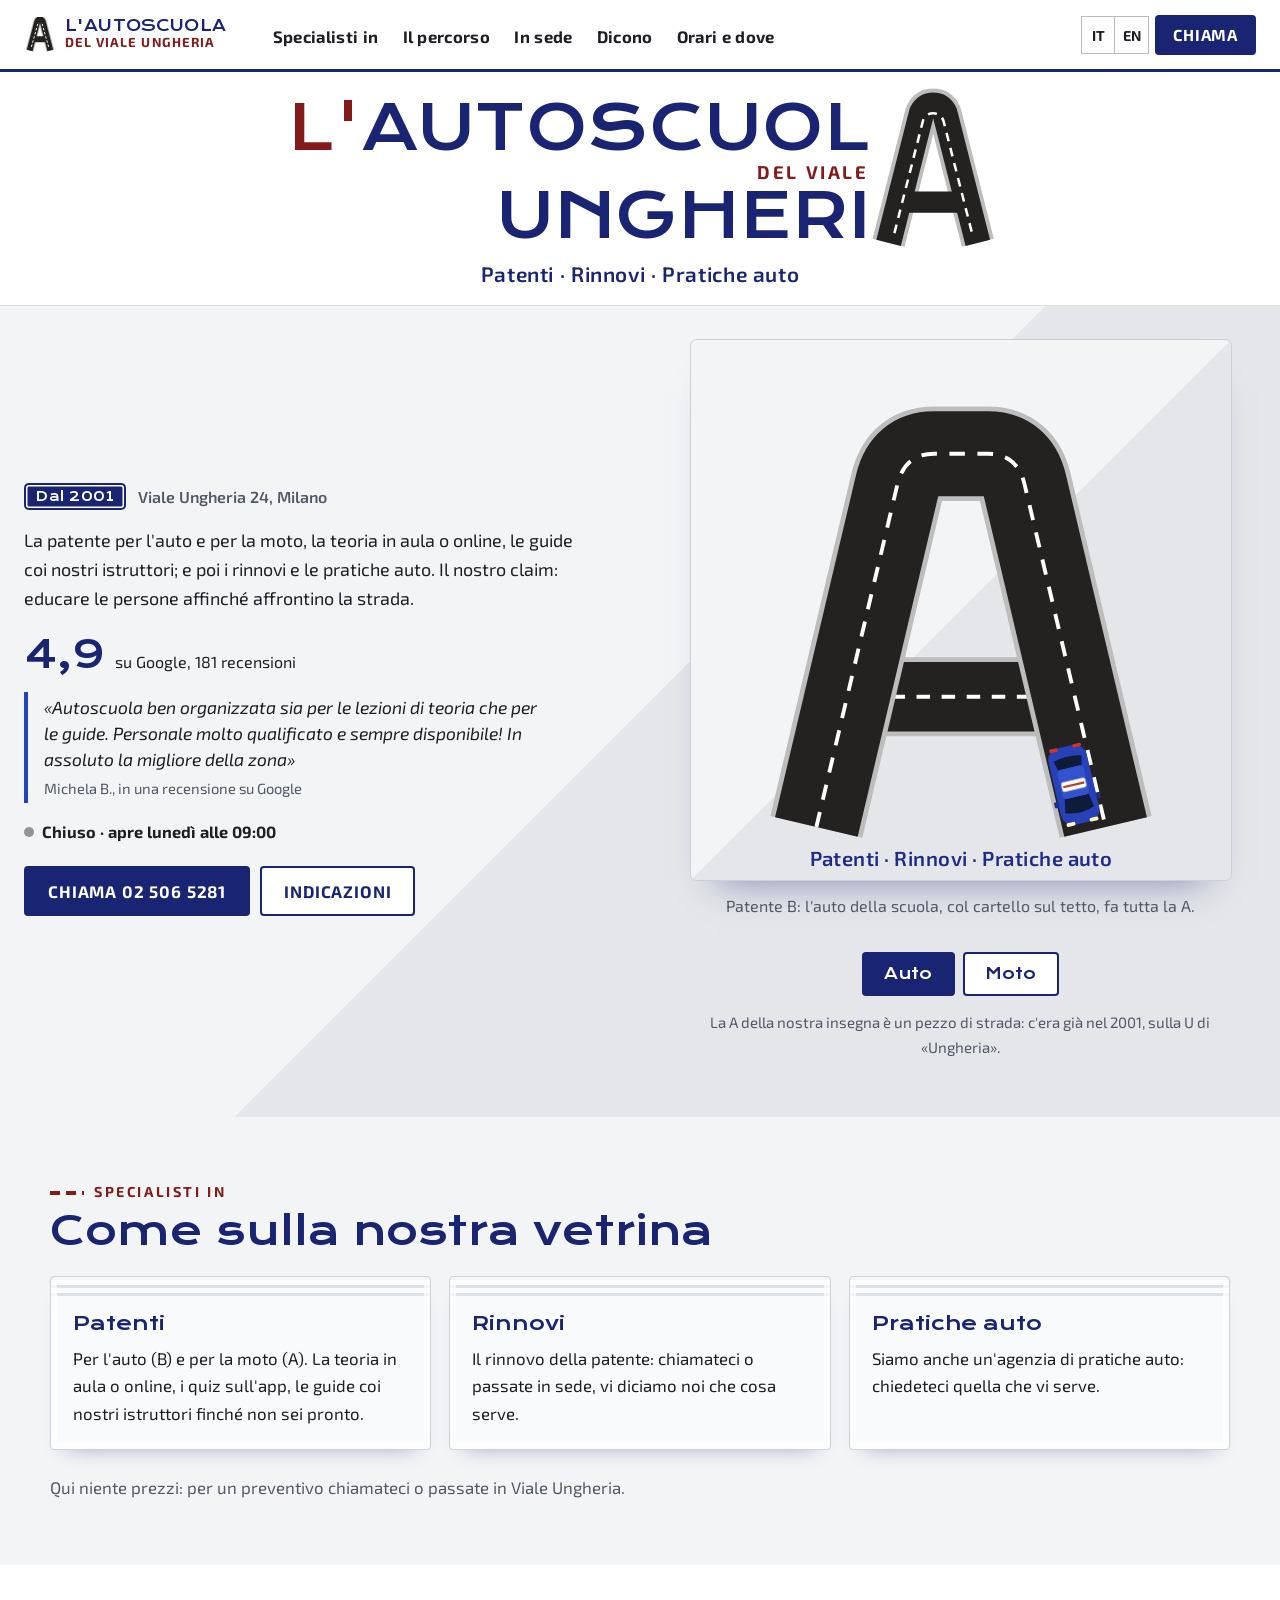
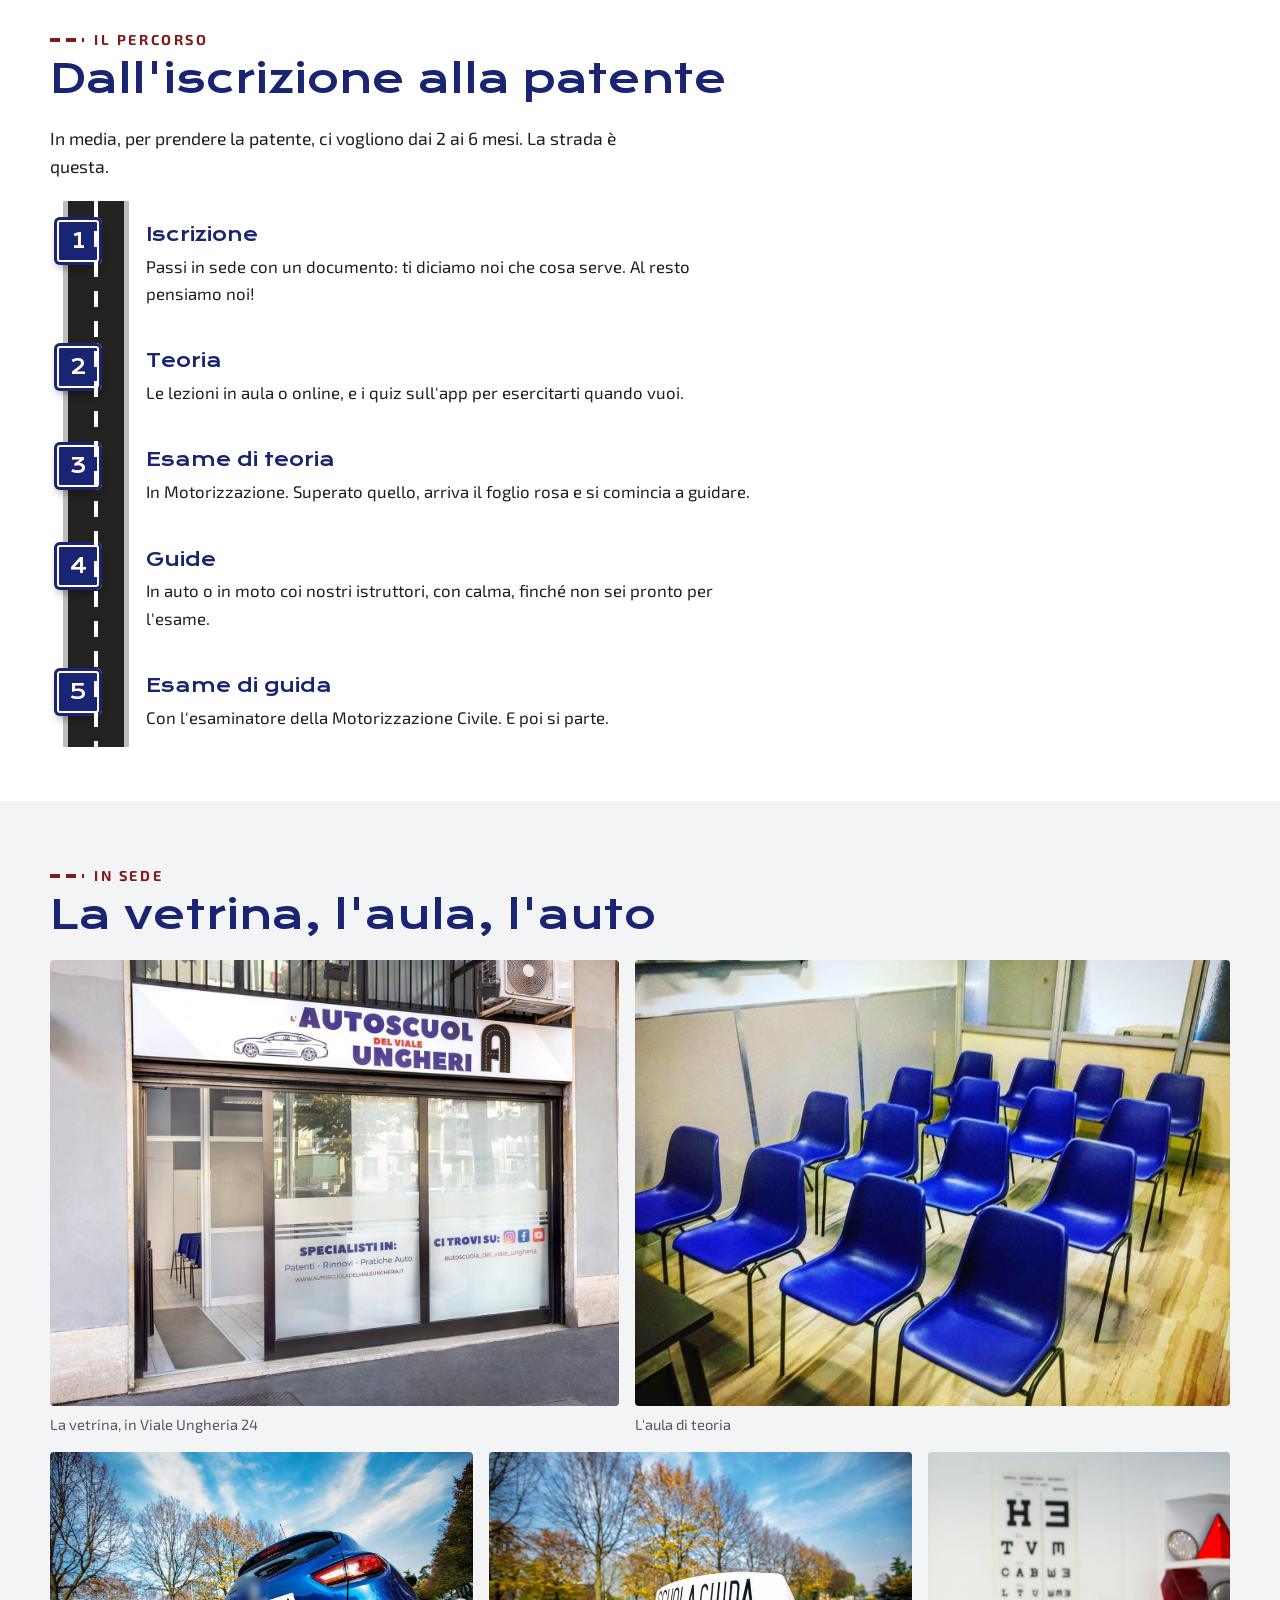
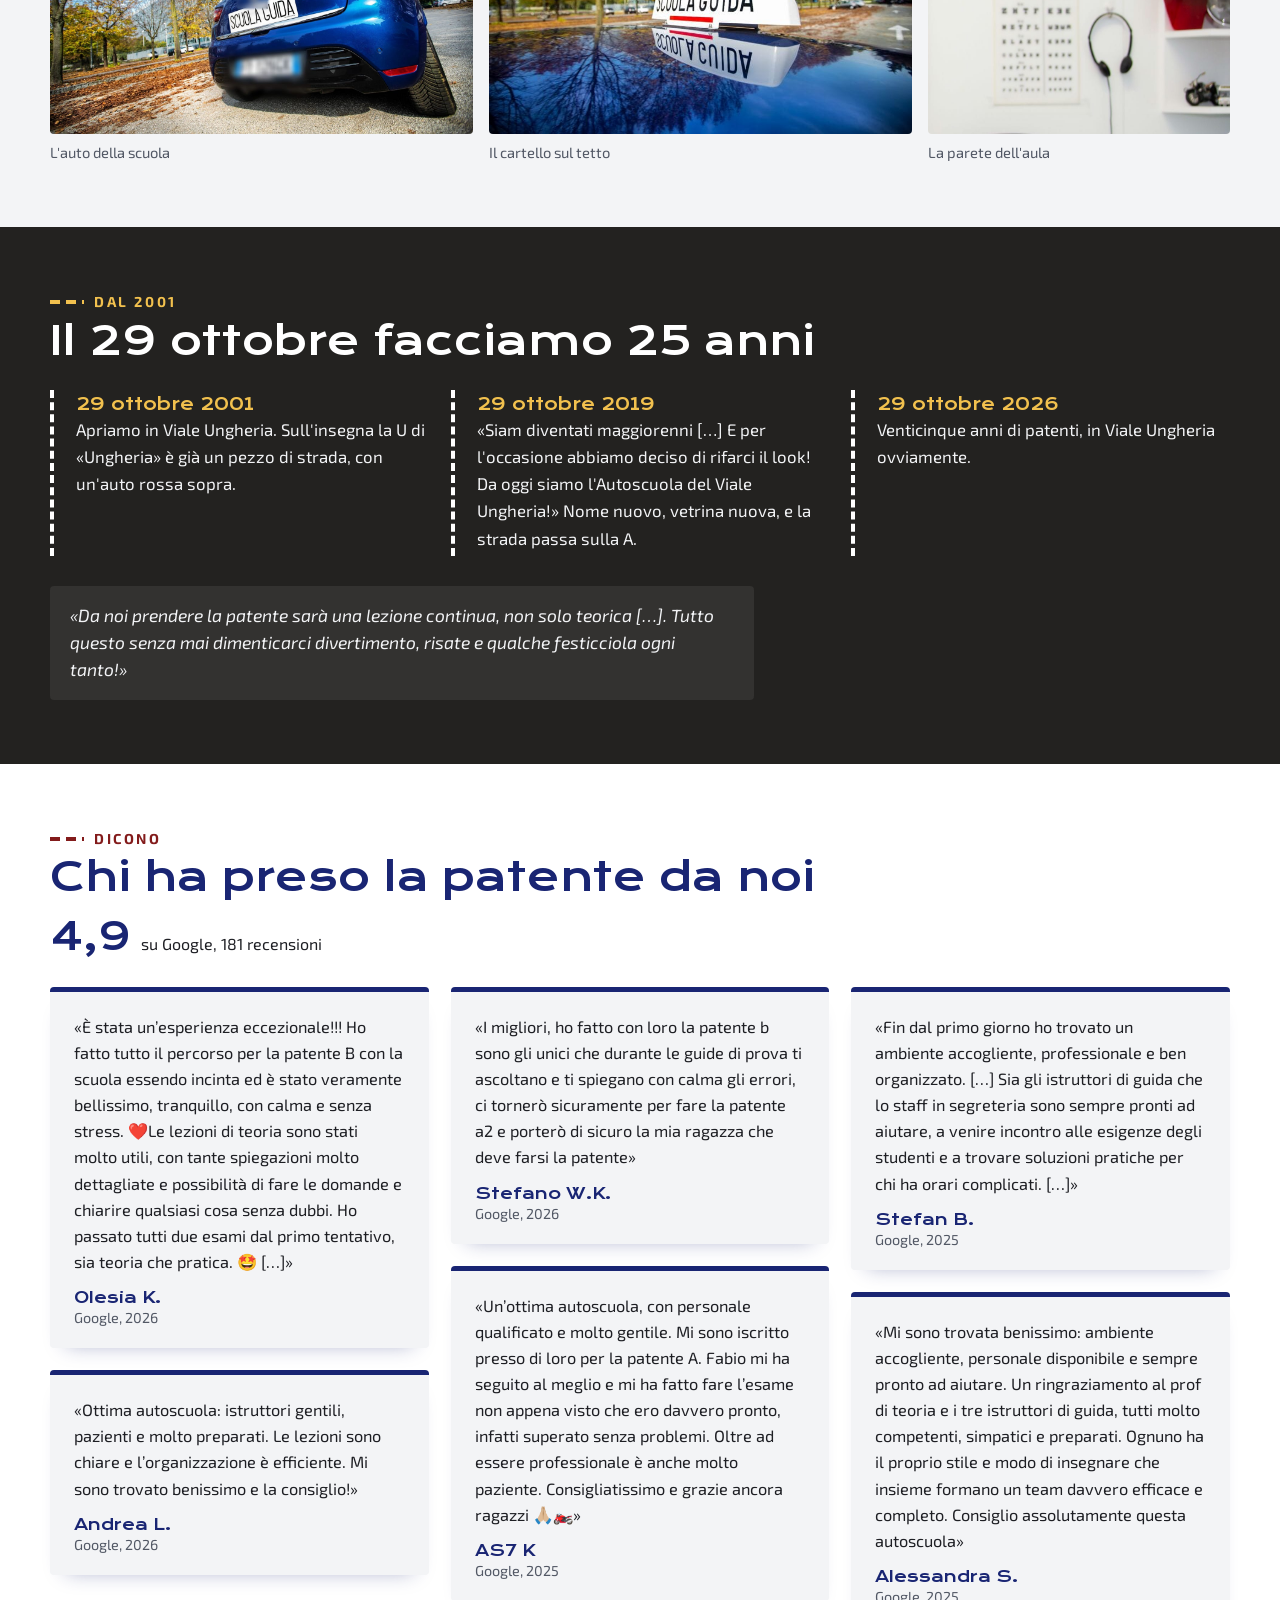
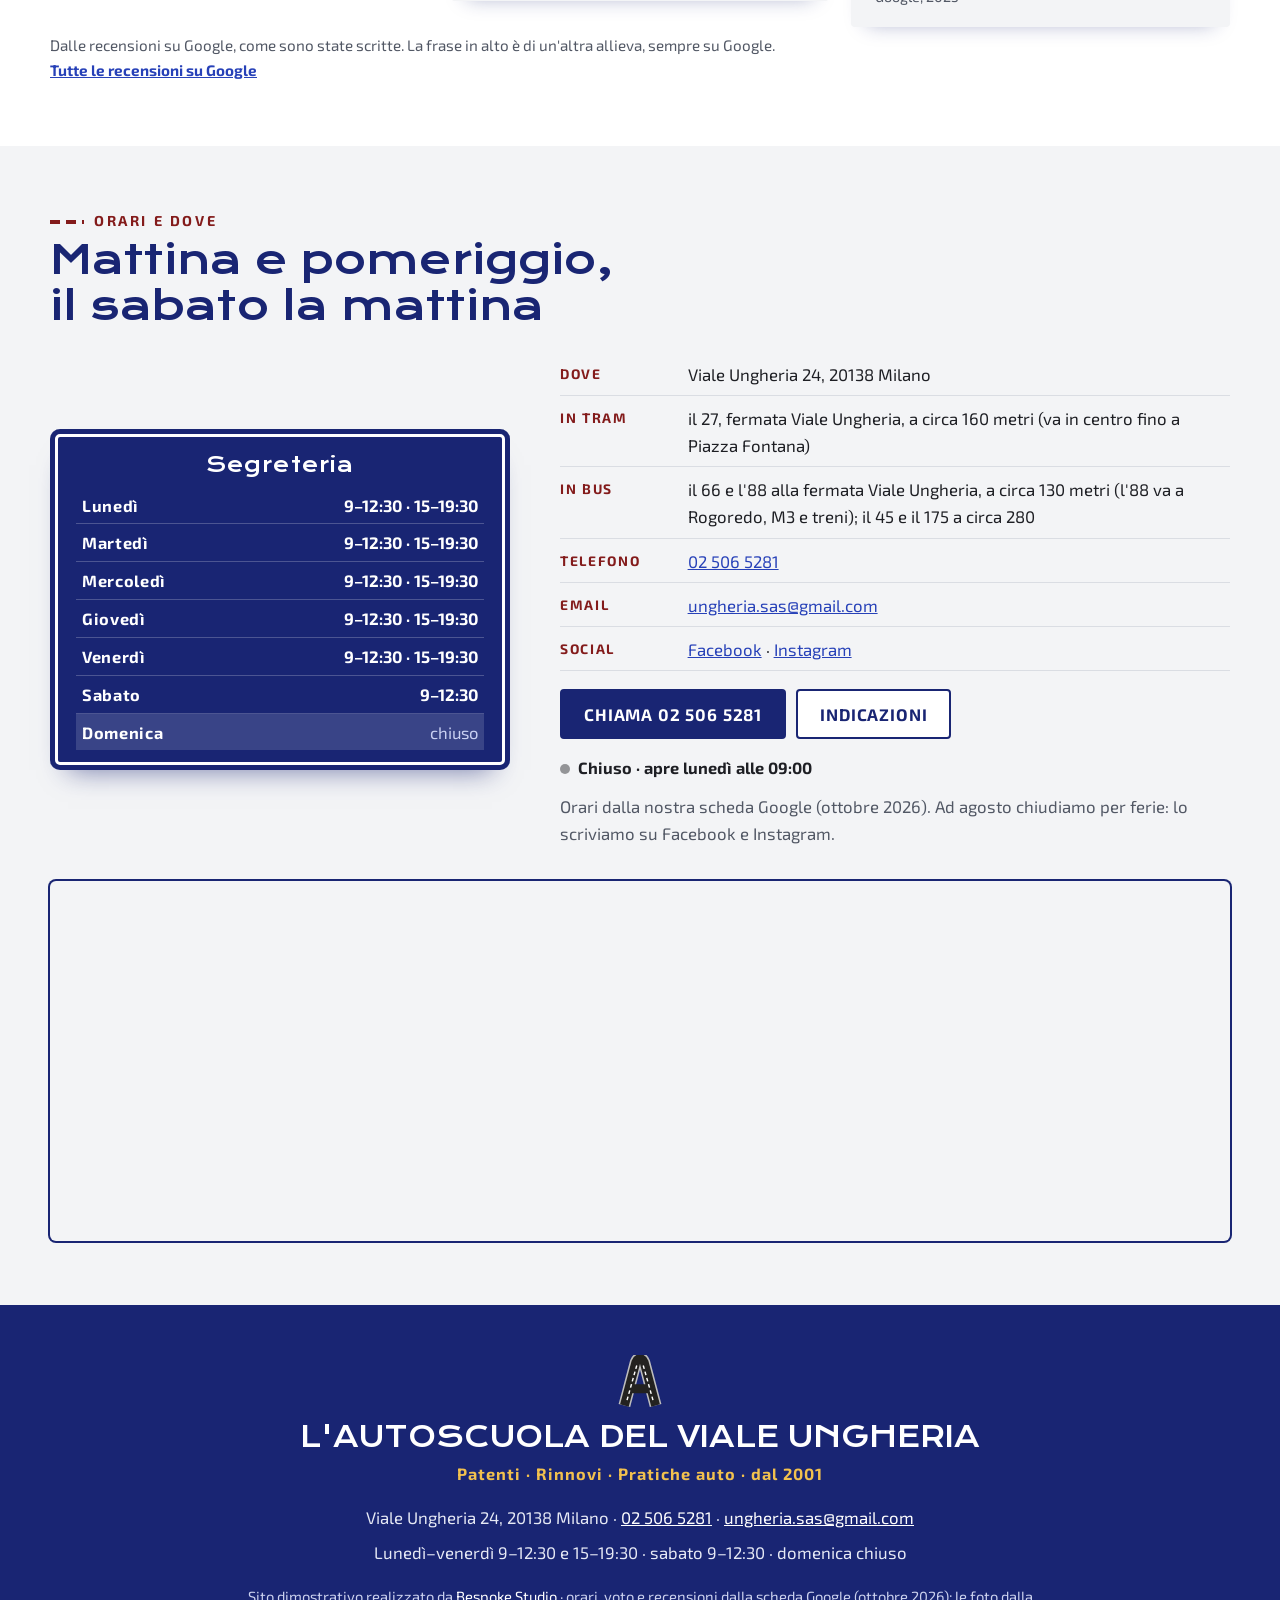
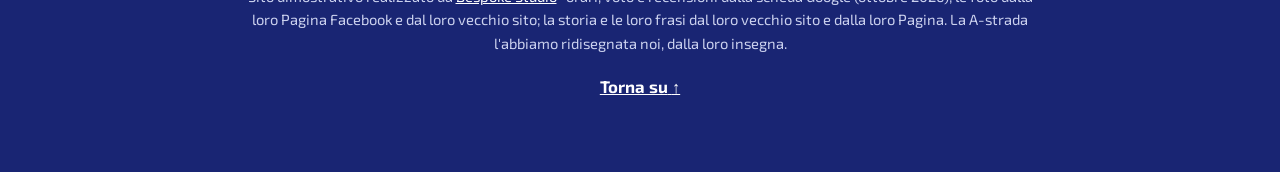
==== index.html @ f440d584 "L'Autoscuola del Viale Ungheria, Viale Ungheria 24 — la A-strada Dal 2001. In apertura la loro inseg" ====
<!DOCTYPE html>
<html lang="it" class="no-js">
<head>
<meta charset="utf-8">
<meta name="viewport" content="width=device-width, initial-scale=1">
<script>(function(){var r=document.documentElement;r.classList.remove('no-js');
/* la firma: finché main.js non parte c'è il mezzo fermo al piede della A da asfaltare; se il codice non arriva, dopo 2,5 s la A intera */
try{if(!matchMedia('(prefers-reduced-motion: reduce)').matches){r.classList.add('firma-attesa');window.__attesaAstrada=setTimeout(function(){r.classList.remove('firma-attesa')},2500)}}catch(e){}})()</script>
<title>L'Autoscuola del Viale Ungheria — Patenti, rinnovi, pratiche auto, Viale Ungheria 24, Milano</title>
<meta name="description" content="L'Autoscuola del Viale Ungheria, dal 2001 in Viale Ungheria 24 a Milano: patenti auto e moto, teoria in aula o online, rinnovi e pratiche auto. Google 4,9 su 181. Tel. 02 506 5281.">
<link rel="canonical" href="https://rotenzark.github.io/autoscuola-viale-ungheria/">
<meta property="og:type" content="website">
<meta property="og:title" content="L'Autoscuola del Viale Ungheria — Patenti, rinnovi, pratiche auto">
<meta property="og:description" content="Dal 2001 in Viale Ungheria 24: la patente per l'auto e per la moto, i rinnovi, le pratiche auto.">
<meta property="og:image" content="https://rotenzark.github.io/autoscuola-viale-ungheria/img/og.jpg">
<meta property="og:url" content="https://rotenzark.github.io/autoscuola-viale-ungheria/">
<meta property="og:locale" content="it_IT">
<meta name="twitter:card" content="summary_large_image">
<meta name="theme-color" content="#192573">
<link rel="icon" href="img/favicon.svg" type="image/svg+xml">
<link rel="icon" href="img/favicon-32.png" sizes="32x32" type="image/png">
<link rel="apple-touch-icon" href="img/apple-touch-icon.png">
<link rel="preconnect" href="https://fonts.googleapis.com">
<link rel="preconnect" href="https://fonts.gstatic.com" crossorigin>
<link href="https://fonts.googleapis.com/css2?family=Exo+2:wght@400;600;700&amp;family=Krona+One&amp;display=swap" rel="stylesheet">
<link rel="stylesheet" href="css/styles.css?v=1">
<script src="https://cdn.jsdelivr.net/npm/gsap@3.12.5/dist/gsap.min.js" defer></script>
<script src="https://cdn.jsdelivr.net/npm/gsap@3.12.5/dist/ScrollTrigger.min.js" defer></script>
<script src="js/main.js?v=1" defer></script>
<script type="application/ld+json">
{"@context":"https://schema.org","@type":"DrivingSchool","name":"L'Autoscuola del Viale Ungheria","alternateName":"Autoscuola Ungheria","legalName":"Ungheria di Ardolino Maria Anna e Fabio Ivan s.a.s.","foundingDate":"2001-10-29","description":"Autoscuola e agenzia di pratiche auto in Viale Ungheria 24 a Milano: patenti auto e moto, teoria in aula o online, rinnovi, pratiche auto.","url":"https://rotenzark.github.io/autoscuola-viale-ungheria/","image":"https://rotenzark.github.io/autoscuola-viale-ungheria/img/og.jpg","telephone":"+39 02 506 5281","email":"ungheria.sas@gmail.com","address":{"@type":"PostalAddress","streetAddress":"Viale Ungheria 24","postalCode":"20138","addressLocality":"Milano","addressRegion":"MI","addressCountry":"IT"},"geo":{"@type":"GeoCoordinates","latitude":45.44572,"longitude":9.24719},"openingHoursSpecification":[{"@type":"OpeningHoursSpecification","dayOfWeek":["Monday","Tuesday","Wednesday","Thursday","Friday","Saturday"],"opens":"09:00","closes":"12:30"},{"@type":"OpeningHoursSpecification","dayOfWeek":["Monday","Tuesday","Wednesday","Thursday","Friday"],"opens":"15:00","closes":"19:30"}],"sameAs":["https://www.facebook.com/autoscuoladelvialeungheria","https://www.instagram.com/autoscuola_del_viale_ungheria/"],"aggregateRating":{"@type":"AggregateRating","ratingValue":"4.9","reviewCount":"181","bestRating":"5"}}
</script>
</head>
<body>

<a class="salta" href="#contenuto" data-i18n="m.salta">Vai al contenuto</a>

<header class="testata" id="testata">
  <div class="testata__dentro">
    <a class="marchio" href="#inizio" aria-label="L'Autoscuola del Viale Ungheria: torna all'inizio" data-i18n-aria="m.top">
      <svg class="a-segno" viewBox="0 0 40 44" aria-hidden="true" focusable="false"><path class="a-segno__bordo" d="M7 42L16.5 6Q17.6 3 20 3Q22.4 3 23.5 6L33 42"/><path class="a-segno__asfalto" d="M7 42L16.5 6Q17.6 3 20 3Q22.4 3 23.5 6L33 42M11.5 28H28.5"/><path class="a-segno__riga" d="M9.2 37.5L17.6 7.5M30.8 37.5L22.4 7.5"/></svg>
      <span class="marchio__testo" aria-hidden="true"><span class="marchio__sopra">L'Autoscuola</span><span class="marchio__nome">del Viale Ungheria</span></span>
    </a>
    <nav id="mainNav" class="voci" aria-label="Le sezioni" data-i18n-aria="m.nav">
      <a href="#servizi" data-i18n="n.servizi">Specialisti in</a>
      <a href="#percorso" data-i18n="n.percorso">Il percorso</a>
      <a href="#sede" data-i18n="n.sede">In sede</a>
      <a href="#dicono" data-i18n="n.dicono">Dicono</a>
      <a href="#orari" data-i18n="n.orari">Orari e dove</a>
    </nav>
    <div class="testata__azioni">
      <div class="lingue" role="group" aria-label="Lingua" data-i18n-aria="m.lingua">
        <button type="button" data-lang="it" aria-pressed="true">IT</button>
        <button type="button" data-lang="en" aria-pressed="false">EN</button>
      </div>
      <a class="chiama" href="tel:+39025065281"><span data-i18n="t.chiama">Chiama</span></a>
      <button id="burger" class="burger" type="button" aria-expanded="false" aria-controls="menuMobile" aria-label="Apri il menu" data-i18n-aria="m.menu"><span></span><span></span><span></span></button>
    </div>
  </div>
</header>

<nav id="menuMobile" class="menu-mobile" hidden aria-label="Le sezioni" data-i18n-aria="m.nav">
  <a href="#servizi" data-i18n="n.servizi">Specialisti in</a>
  <a href="#percorso" data-i18n="n.percorso">Il percorso</a>
  <a href="#sede" data-i18n="n.sede">In sede</a>
  <a href="#dicono" data-i18n="n.dicono">Dicono</a>
  <a href="#orari" data-i18n="n.orari">Orari e dove</a>
  <a class="menu-mobile__tel" href="tel:+39025065281"><span data-i18n="t.chiama">Chiama</span> <span class="intero">02 506 5281</span></a>
</nav>

<main id="contenuto">

  <!-- ══════ L'APERTURA: l'insegna con la A-strada, il testo, la firma ══════ -->
  <section id="inizio" class="apertura" aria-labelledby="titolo">
    <div class="insegna">
      <h1 id="titolo" class="insegna__titolo"><span class="visually-hidden">L'Autoscuola del Viale Ungheria</span><span class="insegna__righe" aria-hidden="true"><span class="insegna__r1"><span class="insegna__l">L'</span>Autoscuol</span><span class="insegna__del">del Viale</span><span class="insegna__r2">Ungheri</span></span><svg class="insegna__a" viewBox="0 0 120 150" aria-hidden="true" focusable="false"><path class="ia-bordo" d="M14 146L48 12Q52 4 60 4Q68 4 72 12L106 146"/><path class="ia-traversa" d="M33 104H87"/><path class="ia-asfalto" d="M14 146L48 12Q52 4 60 4Q68 4 72 12L106 146"/><path class="ia-riga" d="M20 136L49.5 20Q52.5 12.5 60 12.5Q67.5 12.5 70.5 20L100 136"/></svg></h1>
      <p class="insegna__sotto" data-i18n="h.sotto">Patenti · Rinnovi · Pratiche auto</p>
    </div>
    <div class="apertura__corpo">
      <div class="apertura__testo">
        <p class="apertura__sopra"><span class="cartellino" data-i18n="h.dal">Dal 2001</span> <span data-i18n="h.sopra">Viale Ungheria 24, Milano</span></p>
        <p class="apertura__frase" data-i18n="h.testo">La patente per l'auto e per la moto, la teoria in aula o online, le guide coi nostri istruttori; e poi i rinnovi e le pratiche auto. Il nostro claim: educare le persone affinché affrontino la strada.</p>
        <p class="voto"><b class="voto__n">4,9</b> <span class="voto__su" data-i18n="h.voto">su Google, 181 recensioni</span></p>
        <blockquote class="citazione">
          <p>«Autoscuola ben organizzata sia per le lezioni di teoria che per le guide. Personale molto qualificato e sempre disponibile! In assoluto la migliore della zona»</p>
          <footer data-i18n="h.chi">Michela B., in una recensione su Google</footer>
        </blockquote>
        <p class="stato" id="orarioStato">Lun–ven 9–12:30 e 15–19:30, sab 9–12:30</p>
        <div class="apertura__azioni">
          <a class="bottone bottone--pieno" href="tel:+39025065281"><span data-i18n="t.chiama">Chiama</span>&nbsp;<span class="intero">02 506 5281</span></a>
          <a class="bottone bottone--vuoto" href="https://www.google.com/maps/dir/?api=1&amp;destination=L%27Autoscuola+del+Viale+Ungheria%2C+Viale+Ungheria+24%2C+20138+Milano" target="_blank" rel="noopener" data-i18n="t.indicazioni">Indicazioni</a>
        </div>
      </div>
      <div class="apertura__firma">
        <figure class="astrada-fig" id="astrada-firma" data-modo="0" data-firma="fatta">
          <!--ASTRADA--><svg class="astrada__svg" id="astradaSvg" viewBox="0 0 560 560" role="img" aria-labelledby="astradaTitolo astradaDesc">
        <title id="astradaTitolo" data-i18n="p.titolo">La A-strada</title>
        <desc id="astradaDesc" data-i18n="p.desc">La A del nostro logo è un pezzo di strada: asfalto, bordo grigio e mezzeria tratteggiata. Si asfalta dal piede sinistro su fino in cima e giù fino al piede destro, compaiono la mezzeria e la traversa; poi l'auto della scuola, col cartello «Scuola guida» sul tetto, o la moto la percorre tutta nella sua corsia, e all'arrivo mette le frecce.</desc>
        <rect width="560" height="560" fill="#E4E6EA"/><polygon points="0,0 560,0 0,560" fill="#F3F4F6"/>
        <text class="ve-motto" x="280" y="545">Patenti · Rinnovi · Pratiche auto</text>
        <g class="servito" transform="translate(0 0)">
          <g class="ve-traversa" fill="none" opacity="1"><path d="M161.9 370H398.1" stroke="#BDBDBD" stroke-width="82"/><path d="M161.9 370H398.1" stroke="#232220" stroke-width="72"/><path d="M207.9 370H352.1" stroke="#FFFFFF" stroke-width="4" stroke-dasharray="14 12"/></g>
          <g class="ve-asfalto" fill="none" stroke-dasharray="897 897" stroke-dashoffset="0"><path d="M130 505L214 150Q221.6 118 252 118L308 118Q338.4 118 346 150L430 505" stroke="#BDBDBD" stroke-width="98" stroke-linejoin="round"/><path d="M130 505L214 150Q221.6 118 252 118L308 118Q338.4 118 346 150L430 505" stroke="#232220" stroke-width="88" stroke-linejoin="round"/></g>
          <path class="ve-mezzeria" d="M130 505L214 150Q221.6 118 252 118L308 118Q338.4 118 346 150L430 505" fill="none" stroke="#FFFFFF" stroke-width="4" stroke-dasharray="16 13" opacity="1"/>
          <g class="modo modo--auto" data-m="0"><g class="ve-mezzo" data-m="0" transform="translate(397 461.3) rotate(166.7)"><g transform="scale(1.4)"><rect x="-14.5" y="-29" width="29" height="58" rx="9" fill="#2741B8"/><path d="M-11 -19Q0 -23 11 -19L9 -9H-9Z" fill="#101A3A"/><path d="M-9 13H9L10.5 20Q0 23 -10.5 20Z" fill="#101A3A"/><rect x="-10" y="-9" width="20" height="22" rx="3" fill="#3352D0"/><rect x="-9" y="-3.5" width="18" height="7" rx="1.5" fill="#FFFFFF" stroke="#B9BEC8" stroke-width=".6"/><path d="M-8 0H8" stroke="#C0392B" stroke-width="1.6"/><rect x="-17.5" y="-14" width="3.5" height="4.5" rx="1" fill="#1D2F86"/><rect x="14" y="-14" width="3.5" height="4.5" rx="1" fill="#1D2F86"/><rect x="-12" y="-29.5" width="6.5" height="2.8" rx="1" fill="#FFF4C2"/><rect x="5.5" y="-29.5" width="6.5" height="2.8" rx="1" fill="#FFF4C2"/><rect x="-12" y="26.8" width="6.5" height="2.6" rx="1" fill="#D3322B"/><rect x="5.5" y="26.8" width="6.5" height="2.6" rx="1" fill="#D3322B"/><g class="ve-frecce" data-m="0" fill="#FF9A1F" opacity="0"><circle cx="-13" cy="-25.5" r="2.7"/><circle cx="13" cy="-25.5" r="2.7"/><circle cx="-13" cy="25.5" r="2.7"/><circle cx="13" cy="25.5" r="2.7"/></g></g></g></g>
          <g class="modo modo--moto" data-m="1"><g class="ve-mezzo" data-m="1" transform="translate(397 461.3) rotate(166.7)"><g transform="scale(1.4)"><ellipse cy="-25" rx="3.8" ry="8.4" fill="#4A4A4A" stroke="#8C8C8C" stroke-width="1.2"/><ellipse cy="23" rx="4.6" ry="9.4" fill="#4A4A4A" stroke="#8C8C8C" stroke-width="1.2"/><rect x="-6" y="-17" width="12" height="32" rx="5" fill="#D8402F"/><path d="M-13.5 -15H13.5" stroke="#C9CDD4" stroke-width="3" stroke-linecap="round"/><ellipse cy="9" rx="11" ry="7" fill="#EEF1F6" stroke="#B8BEC9" stroke-width="1"/><circle cy="3" r="7.5" fill="#2741B8"/><path d="M-5 -1.5Q0 -4.5 5 -1.5" stroke="#E8ECF5" stroke-width="2" fill="none"/><g class="ve-frecce" data-m="1" fill="#FF9A1F" opacity="0"><circle cx="-14.5" cy="-15" r="2.4"/><circle cx="14.5" cy="-15" r="2.4"/><circle cx="-6" cy="31" r="2.2"/><circle cx="6" cy="31" r="2.2"/></g></g></g></g>
        </g>
      </svg><!--/ASTRADA-->
          <figcaption class="astrada__didascalia">
            <span class="astrada__d" data-m="0" data-i18n="p.d0">Patente B: l'auto della scuola, col cartello sul tetto, fa tutta la A.</span>
            <span class="astrada__d" data-m="1" data-i18n="p.d1">Patente A: la moto fa tutta la A, curve comprese.</span>
          </figcaption>
          <div class="astrada__modi" role="group" aria-label="Con che cosa si guida" data-i18n-aria="p.modi">
            <button type="button" data-modo="0" aria-pressed="true" data-i18n="p.b0">Auto</button>
            <button type="button" data-modo="1" aria-pressed="false" data-i18n="p.b1">Moto</button>
          </div>
          <p class="visually-hidden" id="astradaLeggi" aria-live="polite"></p>
        </figure>
        <p class="apertura__nota" data-i18n="p.nota">La A della nostra insegna è un pezzo di strada: c'era già nel 2001, sulla U di «Ungheria».</p>
      </div>
    </div>
  </section>

  <!-- ══════ SPECIALISTI IN: i tre vetri smerigliati della vetrina ══════ -->
  <section id="servizi" class="capitolo capitolo--grigio" aria-labelledby="serviziT">
    <p class="etichetta" data-i18n="s.etichetta">Specialisti in</p>
    <h2 id="serviziT" class="capitolo__titolo" data-i18n="s.titolo">Come sulla nostra vetrina</h2>
    <ul class="vetri">
      <li class="vetro reveal"><h3 class="vetro__nome" data-i18n="s.c1">Patenti</h3><p data-i18n="s.c1t">Per l'auto (B) e per la moto (A). La teoria in aula o online, i quiz sull'app, le guide coi nostri istruttori finché non sei pronto.</p></li>
      <li class="vetro reveal"><h3 class="vetro__nome" data-i18n="s.c2">Rinnovi</h3><p data-i18n="s.c2t">Il rinnovo della patente: chiamateci o passate in sede, vi diciamo noi che cosa serve.</p></li>
      <li class="vetro reveal"><h3 class="vetro__nome" data-i18n="s.c3">Pratiche auto</h3><p data-i18n="s.c3t">Siamo anche un'agenzia di pratiche auto: chiedeteci quella che vi serve.</p></li>
    </ul>
    <p class="servizi__nota" data-i18n="s.nota">Qui niente prezzi: per un preventivo chiamateci o passate in Viale Ungheria.</p>
  </section>

  <!-- ══════ IL PERCORSO: la strada con i cartelli ══════ -->
  <section id="percorso" class="capitolo capitolo--bianco" aria-labelledby="percorsoT">
    <p class="etichetta" data-i18n="c.etichetta">Il percorso</p>
    <h2 id="percorsoT" class="capitolo__titolo" data-i18n="c.titolo">Dall'iscrizione alla patente</h2>
    <p class="percorso__frase" data-i18n="c.frase">In media, per prendere la patente, ci vogliono dai 2 ai 6 mesi. La strada è questa.</p>
    <ol class="strada">
      <li class="tappa reveal"><span class="tappa__n" aria-hidden="true">1</span><div><h3 class="tappa__nome" data-i18n="c.t1">Iscrizione</h3><p data-i18n="c.t1t">Passi in sede con un documento: ti diciamo noi che cosa serve. Al resto pensiamo noi!</p></div></li>
      <li class="tappa reveal"><span class="tappa__n" aria-hidden="true">2</span><div><h3 class="tappa__nome" data-i18n="c.t2">Teoria</h3><p data-i18n="c.t2t">Le lezioni in aula o online, e i quiz sull'app per esercitarti quando vuoi.</p></div></li>
      <li class="tappa reveal"><span class="tappa__n" aria-hidden="true">3</span><div><h3 class="tappa__nome" data-i18n="c.t3">Esame di teoria</h3><p data-i18n="c.t3t">In Motorizzazione. Superato quello, arriva il foglio rosa e si comincia a guidare.</p></div></li>
      <li class="tappa reveal"><span class="tappa__n" aria-hidden="true">4</span><div><h3 class="tappa__nome" data-i18n="c.t4">Guide</h3><p data-i18n="c.t4t">In auto o in moto coi nostri istruttori, con calma, finché non sei pronto per l'esame.</p></div></li>
      <li class="tappa reveal"><span class="tappa__n" aria-hidden="true">5</span><div><h3 class="tappa__nome" data-i18n="c.t5">Esame di guida</h3><p data-i18n="c.t5t">Con l'esaminatore della Motorizzazione Civile. E poi si parte.</p></div></li>
    </ol>
  </section>

  <!-- ══════ IN SEDE ══════ -->
  <section id="sede" class="capitolo capitolo--grigio" aria-labelledby="sedeT">
    <p class="etichetta" data-i18n="k.etichetta">In sede</p>
    <h2 id="sedeT" class="capitolo__titolo" data-i18n="k.titolo">La vetrina, l'aula, l'auto</h2>
    <div class="galleria">
      <div class="galleria__riga">
        <figure class="reveal" style="--r: 1.275"><button type="button" class="foto" data-full="img/vetrina.jpg" aria-label="Ingrandisci la foto" data-i18n-aria="m.ingrandisci"><img src="img/vetrina.jpg" width="1400" height="1098" alt="La nostra vetrina in Viale Ungheria 24: l'insegna con la A-strada, le vetrofanie «Specialisti in: patenti, rinnovi, pratiche auto», la porta a vetri aperta." data-i18n-alt="a.vetrina"></button><figcaption data-i18n="k.vetrina">La vetrina, in Viale Ungheria 24</figcaption></figure>
        <figure class="reveal" style="--r: 1.333"><button type="button" class="foto" data-full="img/aula.jpg" aria-label="Ingrandisci la foto" data-i18n-aria="m.ingrandisci"><img src="img/aula.jpg" width="960" height="720" alt="L'aula di teoria con le file di sedie blu." data-i18n-alt="a.aula"></button><figcaption data-i18n="k.aula">L'aula di teoria</figcaption></figure>
      </div>
      <div class="galleria__riga">
        <figure class="reveal" style="--r: 1.499"><button type="button" class="foto" data-full="img/auto.jpg" aria-label="Ingrandisci la foto" data-i18n-aria="m.ingrandisci"><img src="img/auto.jpg" width="1400" height="934" alt="L'auto della scuola, blu, col cartello «Scuola guida» sul portellone, su un viale d'autunno." data-i18n-alt="a.auto"></button><figcaption data-i18n="k.auto">L'auto della scuola</figcaption></figure>
        <figure class="reveal" style="--r: 1.5"><button type="button" class="foto" data-full="img/cartello.jpg" aria-label="Ingrandisci la foto" data-i18n-aria="m.ingrandisci"><img src="img/cartello.jpg" width="768" height="512" alt="Il cartello «Scuola guida» sul tetto blu dell'auto, che specchia gli alberi." data-i18n-alt="a.cartello"></button><figcaption data-i18n="k.cartello">Il cartello sul tetto</figcaption></figure>
        <figure class="reveal" style="--r: 1.071"><button type="button" class="foto" data-full="img/vista.jpg" aria-label="Ingrandisci la foto" data-i18n-aria="m.ingrandisci"><img src="img/vista.jpg" width="846" height="790" alt="In aula: la tavola delle lettere per la prova della vista, le cuffie, i catarifrangenti e un modellino di moto sulla mensola." data-i18n-alt="a.vista"></button><figcaption data-i18n="k.vista">La parete dell'aula</figcaption></figure>
      </div>
    </div>
  </section>

  <!-- ══════ DAL 2001 ══════ -->
  <section id="storia" class="storia" aria-labelledby="storiaT">
    <div class="storia__dentro">
      <p class="etichetta" data-i18n="t1.etichetta">Dal 2001</p>
      <h2 id="storiaT" class="storia__titolo" data-i18n="t1.titolo">Il 29 ottobre facciamo 25 anni</h2>
      <ol class="date">
        <li class="data reveal"><p class="data__quando" data-i18n="t1.q1">29 ottobre 2001</p><p data-i18n="t1.t1">Apriamo in Viale Ungheria. Sull'insegna la U di «Ungheria» è già un pezzo di strada, con un'auto rossa sopra.</p></li>
        <li class="data reveal"><p class="data__quando" data-i18n="t1.q2">29 ottobre 2019</p><p data-i18n="t1.t2">«Siam diventati maggiorenni […] E per l'occasione abbiamo deciso di rifarci il look! Da oggi siamo l'Autoscuola del Viale Ungheria!» Nome nuovo, vetrina nuova, e la strada passa sulla A.</p></li>
        <li class="data reveal"><p class="data__quando" data-i18n="t1.q3">29 ottobre 2026</p><p data-i18n="t1.t3">Venticinque anni di patenti, in Viale Ungheria ovviamente.</p></li>
      </ol>
      <p class="storia__frase" data-i18n="t1.frase">«Da noi prendere la patente sarà una lezione continua, non solo teorica […]. Tutto questo senza mai dimenticarci divertimento, risate e qualche festicciola ogni tanto!»</p>
    </div>
  </section>

  <!-- ══════ DICONO ══════ -->
  <section id="dicono" class="capitolo capitolo--bianco" aria-labelledby="diconoT">
    <p class="etichetta" data-i18n="d.etichetta">Dicono</p>
    <h2 id="diconoT" class="capitolo__titolo" data-i18n="d.titolo">Chi ha preso la patente da noi</h2>
    <p class="voto voto--sezione"><b class="voto__n">4,9</b> <span class="voto__su" data-i18n="d.voto">su Google, 181 recensioni</span></p>
    <ul class="recensioni">
      <li class="recensione reveal"><p class="recensione__testo">«È stata un’esperienza eccezionale!!! Ho fatto tutto il percorso per la patente B con la scuola essendo incinta ed è stato veramente bellissimo, tranquillo, con calma e senza stress. ❤️Le lezioni di teoria sono stati molto utili, con tante spiegazioni molto dettagliate e possibilità di fare le domande e chiarire qualsiasi cosa senza dubbi. Ho passato tutti due esami dal primo tentativo, sia teoria che pratica. 🤩 […]»</p><p class="recensione__chi"><b>Olesia K.</b> <span data-i18n="d.t26">Google, 2026</span></p></li>
      <li class="recensione reveal"><p class="recensione__testo">«Ottima autoscuola: istruttori gentili, pazienti e molto preparati. Le lezioni sono chiare e l’organizzazione è efficiente. Mi sono trovato benissimo e la consiglio!»</p><p class="recensione__chi"><b>Andrea L.</b> <span data-i18n="d.t26">Google, 2026</span></p></li>
      <li class="recensione reveal"><p class="recensione__testo">«I migliori, ho fatto con loro la patente b sono gli unici che durante le guide di prova ti ascoltano e ti spiegano con calma gli errori, ci tornerò sicuramente per fare la patente a2 e porterò di sicuro la mia ragazza che deve farsi la patente»</p><p class="recensione__chi"><b>Stefano W.K.</b> <span data-i18n="d.t26">Google, 2026</span></p></li>
      <li class="recensione reveal"><p class="recensione__testo">«Un’ottima autoscuola, con personale qualificato e molto gentile. Mi sono iscritto presso di loro per la patente A. Fabio mi ha seguito al meglio e mi ha fatto fare l’esame non appena visto che ero davvero pronto, infatti superato senza problemi. Oltre ad essere professionale è anche molto paziente. Consigliatissimo e grazie ancora ragazzi 🙏🏼🏍️»</p><p class="recensione__chi"><b>AS7 K</b> <span data-i18n="d.t25">Google, 2025</span></p></li>
      <li class="recensione reveal"><p class="recensione__testo">«Fin dal primo giorno ho trovato un ambiente accogliente, professionale e ben organizzato. […] Sia gli istruttori di guida che lo staff in segreteria sono sempre pronti ad aiutare, a venire incontro alle esigenze degli studenti e a trovare soluzioni pratiche per chi ha orari complicati. […]»</p><p class="recensione__chi"><b>Stefan B.</b> <span data-i18n="d.t25">Google, 2025</span></p></li>
      <li class="recensione reveal"><p class="recensione__testo">«Mi sono trovata benissimo: ambiente accogliente, personale disponibile e sempre pronto ad aiutare. Un ringraziamento al prof di teoria e i tre istruttori di guida, tutti molto competenti, simpatici e preparati. Ognuno ha il proprio stile e modo di insegnare che insieme formano un team davvero efficace e completo. Consiglio assolutamente questa autoscuola»</p><p class="recensione__chi"><b>Alessandra S.</b> <span data-i18n="d.t25">Google, 2025</span></p></li>
    </ul>
    <p class="dicono__nota"><span data-i18n="d.nota">Dalle recensioni su Google, come sono state scritte. La frase in alto è di un'altra allieva, sempre su Google.</span> <a href="https://www.google.com/maps/search/?api=1&amp;query=L%27Autoscuola+del+Viale+Ungheria+Viale+Ungheria+24+Milano" target="_blank" rel="noopener" data-i18n="d.tutte">Tutte le recensioni su Google</a></p>
  </section>

  <!-- ══════ ORARI E DOVE ══════ -->
  <section id="orari" class="capitolo capitolo--grigio" aria-labelledby="orariT">
    <p class="etichetta" data-i18n="r.etichetta">Orari e dove</p>
    <h2 id="orariT" class="capitolo__titolo" data-i18n="r.titolo">Mattina e pomeriggio, il sabato la mattina</h2>
    <div class="orari-riga">
      <div class="orario">
        <p class="orario__testa" data-i18n="r.testa">Segreteria</p>
        <div class="orario__giorni" role="table" aria-label="Orari di apertura" data-i18n-aria="r.cap">
          <div class="giorno" role="row" data-day="1"><span class="giorno__nome" role="rowheader" data-i18n="g.lun">Lunedì</span><span class="giorno__ore" role="cell">9–12:30 · 15–19:30</span></div>
          <div class="giorno" role="row" data-day="2"><span class="giorno__nome" role="rowheader" data-i18n="g.mar">Martedì</span><span class="giorno__ore" role="cell">9–12:30 · 15–19:30</span></div>
          <div class="giorno" role="row" data-day="3"><span class="giorno__nome" role="rowheader" data-i18n="g.mer">Mercoledì</span><span class="giorno__ore" role="cell">9–12:30 · 15–19:30</span></div>
          <div class="giorno" role="row" data-day="4"><span class="giorno__nome" role="rowheader" data-i18n="g.gio">Giovedì</span><span class="giorno__ore" role="cell">9–12:30 · 15–19:30</span></div>
          <div class="giorno" role="row" data-day="5"><span class="giorno__nome" role="rowheader" data-i18n="g.ven">Venerdì</span><span class="giorno__ore" role="cell">9–12:30 · 15–19:30</span></div>
          <div class="giorno" role="row" data-day="6"><span class="giorno__nome" role="rowheader" data-i18n="g.sab">Sabato</span><span class="giorno__ore" role="cell">9–12:30</span></div>
          <div class="giorno giorno--chiuso" role="row" data-day="0"><span class="giorno__nome" role="rowheader" data-i18n="g.dom">Domenica</span><span class="giorno__ore" role="cell" data-i18n="r.chiuso">chiuso</span></div>
        </div>
      </div>
      <div class="dove-testo">
        <dl class="indirizzo">
          <div><dt data-i18n="w.dove">Dove</dt><dd data-i18n="w.dovev">Viale Ungheria 24, 20138 Milano</dd></div>
          <div><dt data-i18n="w.tram">In tram</dt><dd data-i18n="w.tramv">il 27, fermata Viale Ungheria, a circa 160&nbsp;metri (va in centro fino a Piazza Fontana)</dd></div>
          <div><dt data-i18n="w.bus">In bus</dt><dd data-i18n="w.busv">il 66 e l'88 alla fermata Viale Ungheria, a circa 130&nbsp;metri (l'88 va a Rogoredo, M3 e treni); il 45 e il 175 a circa 280</dd></div>
          <div><dt data-i18n="w.tel">Telefono</dt><dd><a href="tel:+39025065281" class="intero">02 506 5281</a></dd></div>
          <div><dt data-i18n="w.mail">Email</dt><dd><a href="mailto:ungheria.sas@gmail.com">ungheria.sas@gmail.com</a></dd></div>
          <div><dt data-i18n="w.social">Social</dt><dd><a href="https://www.facebook.com/autoscuoladelvialeungheria" target="_blank" rel="noopener">Facebook</a> · <a href="https://www.instagram.com/autoscuola_del_viale_ungheria/" target="_blank" rel="noopener">Instagram</a></dd></div>
        </dl>
        <p class="dove__azioni"><a class="bottone bottone--pieno" href="tel:+39025065281"><span data-i18n="t.chiama">Chiama</span>&nbsp;<span class="intero">02 506 5281</span></a> <a class="bottone bottone--vuoto" href="https://www.google.com/maps/dir/?api=1&amp;destination=L%27Autoscuola+del+Viale+Ungheria%2C+Viale+Ungheria+24%2C+20138+Milano" target="_blank" rel="noopener" data-i18n="t.indicazioni">Indicazioni</a></p>
        <p class="stato stato--orari" id="orarioStato2">Lun–ven 9–12:30 e 15–19:30, sab 9–12:30</p>
        <p class="orari__nota" data-i18n="r.nota">Orari dalla nostra scheda Google (ottobre 2026). Ad agosto chiudiamo per ferie: lo scriviamo su Facebook e Instagram.</p>
      </div>
    </div>
    <div class="cartina reveal">
      <iframe title="Mappa: L'Autoscuola del Viale Ungheria, Viale Ungheria 24, Milano" data-i18n-title="w.mappa" src="https://maps.google.com/maps?q=L%27Autoscuola%20del%20Viale%20Ungheria%2C%20Viale%20Ungheria%2024%2C%2020138%20Milano&amp;z=16&amp;output=embed" width="600" height="400" loading="lazy" referrerpolicy="no-referrer-when-downgrade"></iframe>
    </div>
  </section>

</main>

<footer class="piede">
  <div class="piede__dentro">
    <p class="piede__marchio" aria-hidden="true"><svg class="a-segno piede__segno" viewBox="0 0 40 44" focusable="false"><path class="a-segno__bordo" d="M7 42L16.5 6Q17.6 3 20 3Q22.4 3 23.5 6L33 42"/><path class="a-segno__asfalto" d="M7 42L16.5 6Q17.6 3 20 3Q22.4 3 23.5 6L33 42M11.5 28H28.5"/><path class="a-segno__riga" d="M9.2 37.5L17.6 7.5M30.8 37.5L22.4 7.5"/></svg><span class="piede__nome">L'Autoscuola del Viale Ungheria</span></p>
    <p class="piede__riga" data-i18n="f2.riga">Patenti · Rinnovi · Pratiche auto · dal 2001</p>
    <p class="piede__dove">Viale Ungheria 24, 20138 Milano · <a href="tel:+39025065281" class="intero">02 506 5281</a> · <a href="mailto:ungheria.sas@gmail.com">ungheria.sas@gmail.com</a></p>
    <p class="piede__orario" data-i18n="f2.orario">Lunedì–venerdì 9–12:30 e 15–19:30 · sabato 9–12:30 · domenica chiuso</p>
    <p class="piede__cred" data-i18n="f2.cred">Sito dimostrativo realizzato da <a href="https://bespokestud.io" rel="noopener">Bespoke Studio</a> · orari, voto e recensioni dalla scheda Google (ottobre 2026); le foto dalla loro Pagina Facebook e dal loro vecchio sito; la storia e le loro frasi dal loro vecchio sito e dalla loro Pagina. La A-strada l'abbiamo ridisegnata noi, dalla loro insegna.</p>
    <p><a class="piede__su" href="#inizio"><span data-i18n="f2.su">Torna su</span> <span class="freccia" aria-hidden="true">↑</span></a></p>
  </div>
</footer>

<div id="actionBar" class="action-bar">
  <a href="tel:+39025065281"><span data-i18n="t.chiama">Chiama</span></a>
  <a href="https://www.google.com/maps/dir/?api=1&amp;destination=L%27Autoscuola+del+Viale+Ungheria%2C+Viale+Ungheria+24%2C+20138+Milano" target="_blank" rel="noopener"><span data-i18n="t.indicazioni">Indicazioni</span></a>
</div>

<div id="lightbox" hidden role="dialog" aria-modal="true" aria-label="Foto ingrandita" data-i18n-aria="m.lightbox">
  <button id="lightboxClose" type="button" aria-label="Chiudi" data-i18n-aria="m.chiudi">×</button>
  <img id="lightboxImg" src="" alt="">
</div>

</body>
</html>
---- css/styles.css ----
/* PLUMBING_V 1 — reset tecnico canonico (Toolkit/boilerplate/plumbing.css) */
[hidden] { display: none !important; }
img { max-width: 100%; height: auto; }
@media (prefers-reduced-motion: reduce) {
  *, *::before, *::after { animation-duration: 0.01ms !important; animation-iteration-count: 1 !important; transition-duration: 0.01ms !important; scroll-behavior: auto !important; }
}

/* ══════════ L'AUTOSCUOLA DEL VIALE UNGHERIA — Viale Ungheria 24 ══════════
   «La strada comincia in Viale Ungheria». Il loro logo del 2019: lettere blu larghe e piene, «L'» e «DEL VIALE» rossi, e la A
   disegnata come un pezzo di strada (asfalto, bordo grigio, mezzeria tratteggiata) condivisa da AUTOSCUOL[A] e UNGHERI[A]; i due
   grigi in diagonale del fondo; le vetrofanie smerigliate «SPECIALISTI IN». La firma è la A-strada (_avu_firma.mjs). */
:root {
  --blu: #192573;
  --blu-auto: #2741B8;
  --rosso: #831B1B;
  --asfalto: #232220;
  --bordo: #BDBDBD;
  --grigio-chiaro: #E4E6EA;
  --fondo: #F3F4F6;
  --bianco: #FFFFFF;
  --testo: #1E1F24;
  --grigio: #525865;
  --aperto: #2E7D4F;
  --f-titoli: 'Krona One', 'Arial Black', sans-serif;
  --f-testo: 'Exo 2', Arial, sans-serif;
  --gutter: 16px;
  --testata-h: 72px;
}
@media (min-width: 760px) { :root { --gutter: 24px; } }

*, *::before, *::after { box-sizing: border-box; }
html { scroll-behavior: smooth; -webkit-text-size-adjust: 100%; }
body { margin: 0; color: var(--testo); font: 400 1.05rem/1.62 var(--f-testo); background: var(--bianco); }
a { color: var(--blu-auto); }
b, strong { font-weight: 700; }
.salta { position: absolute; left: 12px; top: -60px; z-index: 100; padding: 10px 16px; background: #fff; color: #111; font-weight: 700; text-decoration: none; }
.salta:focus { top: 10px; }
.visually-hidden { position: absolute !important; width: 1px; height: 1px; overflow: hidden; clip: rect(0 0 0 0); white-space: nowrap; }
section[id] { scroll-margin-top: calc(var(--testata-h) + 14px); }
.intero { white-space: nowrap; }
:focus-visible { outline: 3px solid var(--blu-auto); outline-offset: 2px; }
/* finché i caratteri non arrivano il ripiego è più largo: una parola lunga va a capo invece di uscire (riserva-check, #233) */
h1, h2, h3 { overflow-wrap: anywhere; }

/* ── la A-strada piccola (testata, piè di pagina) ── */
.a-segno { display: block; flex: none; fill: none; stroke-linejoin: round; }
.a-segno__bordo { stroke: var(--bordo); stroke-width: 10; }
.a-segno__asfalto { stroke: var(--asfalto); stroke-width: 7.4; }
.a-segno__riga { stroke: #FFFFFF; stroke-width: 1.2; stroke-dasharray: 3 2.4; }

/* ── il marchio ── */
.marchio { display: inline-flex; align-items: center; gap: 9px; min-width: 0; color: var(--blu); text-decoration: none; }
.marchio .a-segno { width: 32px; height: 35px; }
.marchio__testo { display: grid; line-height: 1.05; }
.marchio__sopra { font: 400 .95rem/1.1 var(--f-titoli); letter-spacing: .01em; text-transform: uppercase; }
.marchio__nome { font: 700 .82rem/1.2 var(--f-testo); letter-spacing: .08em; text-transform: uppercase; color: var(--rosso); }

/* ── la testata bianca col filo blu ── */
.testata { position: sticky; top: 0; z-index: 50; background: var(--bianco); box-shadow: 0 3px 0 var(--blu); }
.testata__dentro { display: flex; align-items: center; gap: 10px; max-width: 1280px; margin: 0 auto; padding: 8px var(--gutter); min-height: 69px; }
.voci { display: none; }
.testata__azioni { margin-left: auto; display: flex; align-items: center; gap: 6px; flex: none; }
.lingue { display: flex; }
.lingue button { min-width: 34px; min-height: 38px; padding: 1px 5px 0; border: 1px solid #B5BAC4; background: transparent; color: var(--testo); font: 700 .9rem var(--f-testo); cursor: pointer; }
.lingue button + button { border-left: 0; }
.lingue button.is-on { background: var(--blu); border-color: var(--blu); color: #FFFFFF; }
.chiama { display: none; align-items: center; min-height: 40px; padding: 0 18px; border-radius: 4px; background: var(--blu); color: #FFFFFF; font: 700 1rem var(--f-testo); letter-spacing: .05em; text-transform: uppercase; text-decoration: none; }
.chiama:hover { background: var(--blu-auto); }
.burger { display: inline-flex; flex-direction: column; justify-content: center; gap: 5px; width: 44px; height: 44px; padding: 10px; border: 1px solid #B5BAC4; background: transparent; cursor: pointer; }
.burger span { display: block; height: 2px; background: var(--testo); transition: transform .2s, opacity .2s; }
.burger[aria-expanded="true"] span:nth-child(1) { transform: translateY(7px) rotate(45deg); }
.burger[aria-expanded="true"] span:nth-child(2) { opacity: 0; }
.burger[aria-expanded="true"] span:nth-child(3) { transform: translateY(-7px) rotate(-45deg); }
.menu-mobile { position: fixed; top: var(--testata-h); left: 0; right: 0; z-index: 49; max-height: calc(100vh - var(--testata-h)); overflow-y: auto; padding: 10px var(--gutter) 22px; background: var(--bianco); box-shadow: 0 12px 24px rgba(25, 37, 115, .25); }
.menu-mobile a { display: block; padding: 12px 2px 10px; border-bottom: 1px solid #E0E3E8; color: var(--blu); font: 400 1.2rem/1.35 var(--f-titoli); text-decoration: none; }
.menu-mobile__tel { display: flex !important; justify-content: center; gap: 8px; margin-top: 14px; border: 0 !important; border-radius: 4px; background: var(--blu); color: #FFFFFF !important; font: 700 1.1rem/1.3 var(--f-testo) !important; padding: 13px 8px !important; }

/* ── l'apertura: l'insegna bianca, poi i due grigi in diagonale del logo ── */
.insegna { padding: 28px var(--gutter) 18px; background: var(--bianco); text-align: center; border-bottom: 1px solid #DADDE3; }
/* l'insegna: «L'AUTOSCUOL» / «DEL VIALE» / «UNGHERI» allineati a destra, e una sola A-strada alta quanto le tre righe */
.insegna__titolo { display: inline-grid; grid-template-columns: auto auto; align-items: end; gap: 0 .08em; margin: 0; font: 400 clamp(1.45rem, .55rem + 4.1vw, 4.3rem)/1 var(--f-titoli); color: var(--blu); text-transform: uppercase; }
.insegna__righe { display: grid; justify-items: end; }
.insegna__r1, .insegna__r2 { display: block; font-size: 1em; line-height: 1; letter-spacing: .01em; white-space: nowrap; }
.insegna__l { color: var(--rosso); }
/* sul telefono .3em sarebbe 7 px: non meno di 10 px */
.insegna__del { display: block; margin: .14em .1em .12em 0; font: 700 max(.3em, .64rem)/1.2 var(--f-testo); letter-spacing: .14em; color: var(--rosso); }
.insegna__a { display: block; width: 1.9em; height: 2.38em; overflow: visible; fill: none; stroke-linejoin: round; }
.ia-bordo { stroke: var(--bordo); stroke-width: 34; }
.ia-traversa { stroke: var(--asfalto); stroke-width: 22; }
.ia-asfalto { stroke: var(--asfalto); stroke-width: 26; }
.ia-riga { stroke: #FFFFFF; stroke-width: 2.6; stroke-dasharray: 9 7; }
.insegna__sotto { margin: 14px 0 0; font: 600 clamp(1rem, .9rem + .5vw, 1.3rem)/1.3 var(--f-testo); letter-spacing: .03em; color: var(--blu); }
.apertura__corpo { display: grid; gap: 34px; padding: 34px max(var(--gutter), calc((100% - 1240px) / 2)) 58px; background: linear-gradient(135deg, var(--fondo) 0 50%, var(--grigio-chiaro) 50% 100%); }
.apertura__sopra { display: flex; flex-wrap: wrap; align-items: center; gap: 6px 12px; margin: 0 0 16px; font: 600 1rem/1.4 var(--f-testo); color: var(--grigio); }
/* «Dal 2001» come un cartello stradale blu */
.cartellino { padding: 6px 12px 5px; border-radius: 5px; background: var(--blu); color: #FFFFFF; font: 400 .82rem/1.2 var(--f-titoli); letter-spacing: .04em; box-shadow: inset 0 0 0 2px var(--blu), inset 0 0 0 3.5px #FFFFFF; }
.apertura__frase { max-width: 32em; margin: 0 0 22px; font-size: 1.12rem; }
.voto { display: flex; flex-wrap: wrap; align-items: baseline; gap: 2px 10px; margin: 0; }
.voto__n { font: 400 2.3rem/1.1 var(--f-titoli); color: var(--blu); }
.voto__su { font-size: 1rem; }
.citazione { max-width: 31em; margin: 16px 0 0; padding: 2px 0 2px 16px; border-left: 4px solid var(--blu-auto); }
.citazione p { margin: 0; font: italic 400 1.1rem/1.5 var(--f-testo); }
.citazione footer { margin-top: 4px; font-size: .92rem; color: var(--grigio); }
.stato { display: inline-flex; align-items: center; gap: 8px; margin: 18px 0 0; font: 700 1.02rem/1.4 var(--f-testo); }
.stato::before { content: ''; width: 10px; height: 10px; border-radius: 50%; background: currentColor; opacity: .45; flex: none; }
.stato.is-aperto::before { opacity: 1; background: var(--aperto); box-shadow: 0 0 0 3px rgba(46, 125, 79, .25); }
.apertura__azioni { display: flex; flex-wrap: wrap; gap: 10px; margin-top: 22px; }
.bottone { display: inline-flex; align-items: center; justify-content: center; min-height: 50px; padding: 0 22px; border: 2px solid var(--blu); border-radius: 4px; background: transparent; color: var(--blu); font: 700 1.05rem/1.1 var(--f-testo); letter-spacing: .05em; text-transform: uppercase; text-align: center; text-decoration: none; cursor: pointer; transition: background .15s, color .15s, border-color .15s; }
.bottone--pieno { background: var(--blu); color: #FFFFFF; }
.bottone--pieno:hover { background: var(--blu-auto); border-color: var(--blu-auto); }
.bottone--vuoto { background: var(--bianco); }
.bottone--vuoto:hover { background: var(--blu); color: #FFFFFF; }
.apertura__firma { width: 100%; max-width: 540px; justify-self: center; }
.astrada-fig { margin: 0; -webkit-user-select: none; user-select: none; }
.astrada-fig > svg { border-radius: 6px; box-shadow: 0 0 0 1px #CBD0D8, 0 26px 36px -26px rgba(25, 37, 115, .5); }
.astrada__didascalia { min-height: 3em; margin: 14px 4px 0; font-size: 1rem; line-height: 1.45; text-align: center; }
.astrada__d { display: none; }
.astrada-fig[data-modo="0"] .astrada__d[data-m="0"], .astrada-fig[data-modo="1"] .astrada__d[data-m="1"] { display: inline; }
.astrada__modi { display: flex; flex-wrap: wrap; justify-content: center; gap: 8px; margin-top: 10px; }
.astrada__modi button { min-height: 44px; padding: 0 20px; border: 2px solid var(--blu); border-radius: 4px; background: var(--bianco); color: var(--blu); font: 400 .95rem/1.1 var(--f-titoli); letter-spacing: .02em; cursor: pointer; }
.astrada__modi button:hover { background: var(--fondo); }
.astrada__modi button[aria-pressed="true"] { background: var(--blu); color: #FFFFFF; }
/* senza JS il modo non cambia: i bottoni restano nascosti col loro posto (#240) */
.no-js .astrada__modi { visibility: hidden; }
.apertura__nota { max-width: 34em; margin: 14px auto 0; font-size: .94rem; text-align: center; color: var(--grigio); }

/* ── i capitoli ── */
.capitolo { padding: 66px max(var(--gutter), calc((100% - 1180px) / 2)) 64px; }
.capitolo--bianco { background: var(--bianco); }
.capitolo--grigio { background: var(--fondo); }
.etichetta { display: flex; align-items: center; gap: 10px; margin: 0 0 6px; font: 700 .9rem/1.3 var(--f-testo); letter-spacing: .18em; text-transform: uppercase; color: var(--rosso); }
/* il tratto di mezzeria */
.etichetta::before { content: ''; width: 34px; height: 4px; flex: none; background: repeating-linear-gradient(90deg, var(--rosso) 0 10px, transparent 10px 16px); }
.capitolo__titolo { max-width: 22em; margin: 6px 0 22px; font: 400 clamp(1.55rem, 1.05rem + 1.9vw, 2.45rem)/1.18 var(--f-titoli); color: var(--blu); text-wrap: balance; }
figure { margin: 0; }
figcaption { margin-top: 8px; font-size: .92rem; line-height: 1.45; color: var(--grigio); }
.foto { display: block; width: 100%; padding: 0; border: 0; background: none; cursor: zoom-in; }
.foto img { display: block; width: 100%; height: auto; }

/* specialisti in: i vetri smerigliati con le righe in alto, come le vetrofanie */
.vetri { display: grid; gap: 18px; margin: 0; padding: 0; list-style: none; }
.vetro { padding: 34px 22px 22px; border: 1px solid #CDD3DB; border-radius: 4px; background-color: #F9FAFC; background-image: repeating-linear-gradient(180deg, #DDE2E9 0 3px, transparent 3px 8px); background-size: 100% 22px; background-repeat: no-repeat; box-shadow: inset 0 0 0 6px rgba(255, 255, 255, .7), 0 12px 20px -16px rgba(25, 37, 115, .45); }
.vetro__nome { margin: 0 0 10px; font: 400 1.2rem/1.25 var(--f-titoli); color: var(--blu); }
.vetro p { margin: 0; }
.servizi__nota { margin: 24px 0 0; color: var(--grigio); }

/* il percorso: la strada verticale con la mezzeria, i cartelli numerati sopra */
.percorso__frase { max-width: 34em; margin: 0 0 30px; font-size: 1.1rem; }
.strada { position: relative; max-width: 760px; margin: 0; padding: 0 0 0 96px; list-style: none; }
.strada::before { content: ''; position: absolute; left: 18px; top: -10px; bottom: -10px; width: 56px; background: var(--asfalto); box-shadow: -5px 0 0 var(--bordo), 5px 0 0 var(--bordo); }
.strada::after { content: ''; position: absolute; left: 44px; top: -10px; bottom: -10px; width: 4px; background: repeating-linear-gradient(180deg, #FFFFFF 0 16px, transparent 16px 30px); }
.tappa { position: relative; display: grid; grid-template-columns: minmax(0, 1fr); padding: 8px 0 30px; }
.tappa:last-child { padding-bottom: 6px; }
/* il cartello: un quadrato blu col bordo bianco, sulla strada */
.tappa__n { position: absolute; left: -92px; top: 6px; z-index: 1; display: flex; align-items: center; justify-content: center; width: 48px; height: 48px; border-radius: 6px; background: var(--blu); color: #FFFFFF; font: 400 1.25rem/1 var(--f-titoli); box-shadow: inset 0 0 0 3px var(--blu), inset 0 0 0 5px #FFFFFF, 0 6px 10px -4px rgba(0, 0, 0, .4); }
.tappa__nome { margin: 4px 0 6px; font: 400 1.15rem/1.3 var(--f-titoli); color: var(--blu); }
.tappa p { margin: 0; max-width: 36em; }

/* in sede: le foto con le colonne in proporzione (la stessa altezza senza tagli, #256) */
.galleria { display: grid; gap: 16px; }
.galleria__riga { display: grid; gap: 16px; }
.galleria img { border-radius: 4px; }

/* dal 2001: sull'asfalto, le date lungo la mezzeria */
.storia { padding: 66px max(var(--gutter), calc((100% - 1180px) / 2)) 64px; background: var(--asfalto); color: #F2F3F5; }
.storia .etichetta { color: #F2C14E; }
.storia .etichetta::before { background: repeating-linear-gradient(90deg, #F2C14E 0 10px, transparent 10px 16px); }
.storia__titolo { max-width: 20em; margin: 6px 0 26px; font: 400 clamp(1.55rem, 1.05rem + 1.9vw, 2.45rem)/1.18 var(--f-titoli); color: #FFFFFF; text-wrap: balance; }
.date { display: grid; gap: 22px; margin: 0; padding: 0; list-style: none; }
.data { padding: 4px 0 4px 22px; border-left: 4px dashed #FFFFFF; }
.data__quando { margin: 0 0 6px; font: 400 1.05rem/1.3 var(--f-titoli); color: #F2C14E; }
.data p { margin: 0; }
.storia__frase { max-width: 40em; margin: 30px 0 0; padding: 16px 20px; border-radius: 4px; background: rgba(255, 255, 255, .07); font: italic 400 1.1rem/1.55 var(--f-testo); }

/* dicono */
.voto--sezione { margin: -6px 0 30px; }
.recensioni { columns: 1; column-gap: 22px; margin: 0; padding: 0; list-style: none; }
.recensione { break-inside: avoid; margin: 0 0 22px; padding: 22px 24px 20px; border-top: 5px solid var(--blu); border-radius: 4px; background: var(--fondo); box-shadow: 0 12px 20px -16px rgba(25, 37, 115, .4); }
.recensione__testo { margin: 0; font-size: 1.02rem; line-height: 1.6; overflow-wrap: anywhere; }
.recensione__chi { margin: 12px 0 0; font-size: .9rem; line-height: 1.4; color: var(--grigio); }
.recensione__chi b { display: block; font: 400 .98rem/1.35 var(--f-titoli); color: var(--blu); }
.dicono__nota { max-width: 48em; margin: 6px 0 0; font-size: .95rem; color: var(--grigio); }
.dicono__nota a { font-weight: 700; }

/* orari: un cartello stradale blu col bordo bianco */
.orari-riga { display: grid; gap: 30px; align-items: start; }
.orario { max-width: 460px; padding: 24px 26px 20px; border-radius: 10px; background: var(--blu); color: #FFFFFF; box-shadow: inset 0 0 0 5px var(--blu), inset 0 0 0 8px #FFFFFF, 0 18px 26px -18px rgba(25, 37, 115, .6); }
.orario__testa { margin: 0 0 10px; font: 400 1.25rem/1.2 var(--f-titoli); letter-spacing: .06em; text-align: center; }
.giorno { display: flex; flex-wrap: wrap; align-items: baseline; gap: 2px 10px; padding: 7px 6px 6px; border-bottom: 1px solid rgba(255, 255, 255, .22); }
.giorno:last-child { border-bottom: 0; }
.giorno__nome { font: 700 1.02rem/1.4 var(--f-testo); letter-spacing: .04em; }
.giorno__ore { margin-left: auto; white-space: nowrap; font: 700 1.04rem/1.4 var(--f-testo); }
.giorno--chiuso .giorno__ore { font-weight: 400; color: #C9D0F2; }
.giorno.is-today { background: rgba(255, 255, 255, .14); }
.indirizzo { margin: 0 0 18px; }
.indirizzo div { display: grid; grid-template-columns: 7em minmax(0, 1fr); gap: 10px; padding: 9px 0 7px; border-bottom: 1px solid #DADDE3; }
.indirizzo dt { font: 700 .86rem/1.85 var(--f-testo); letter-spacing: .12em; text-transform: uppercase; color: var(--rosso); }
.indirizzo dd { margin: 0; overflow-wrap: anywhere; }
.dove__azioni { display: flex; flex-wrap: wrap; gap: 10px; margin: 0; }
.stato--orari { margin-top: 18px; }
.orari__nota { margin: 12px 0 0; color: var(--grigio); }
.cartina { margin-top: 34px; overflow: hidden; border-radius: 6px; box-shadow: 0 0 0 2px var(--blu); }
.cartina iframe { display: block; width: 100%; height: 360px; border: 0; }

/* ── la chiusura ── */
.piede { background: var(--blu); color: #E6E9F5; }
.piede__dentro { max-width: 900px; margin: 0 auto; padding: 50px var(--gutter) 100px; text-align: center; }
.piede__marchio { display: flex; flex-direction: column; align-items: center; gap: 12px; margin: 0 0 8px; }
.piede__segno { width: 48px; height: 53px; }
.piede__nome { font: 400 clamp(1.15rem, .9rem + 1.2vw, 1.75rem)/1.25 var(--f-titoli); color: #FFFFFF; text-transform: uppercase; }
.piede__riga { margin: 0 0 18px; font: 700 1.02rem/1.4 var(--f-testo); letter-spacing: .06em; color: #F2C14E; }
.piede__dove, .piede__orario { margin: 0 0 8px; }
.piede a { color: #FFFFFF; }
.piede__cred { max-width: 54em; margin: 18px auto 10px; font-size: .92rem; color: #CBD1EE; }
.piede__su { font-weight: 700; }
.freccia { font-family: Arial, sans-serif; }

/* ── reveal (plumbing) ── */
.js .reveal { opacity: 0; }
.js .reveal.in-view { opacity: 1; }
html:not(.js) .reveal { opacity: 1; }
.reduced-motion .reveal { opacity: 1 !important; }

/* ── la barra e la lightbox ── */
.action-bar { position: fixed; left: 0; right: 0; bottom: 0; z-index: 40; display: grid; grid-template-columns: 1fr 1fr; background: var(--bianco); box-shadow: 0 -3px 0 var(--blu); transform: translateY(110%); transition: transform .25s; }
.action-bar.is-visible { transform: translateY(0); }
.action-bar a { display: flex; align-items: center; justify-content: center; min-height: 54px; color: var(--blu); font: 700 1.06rem var(--f-testo); letter-spacing: .05em; text-transform: uppercase; text-decoration: none; }
.action-bar a:first-child { background: var(--blu); color: #FFFFFF; }
#lightbox { position: fixed; inset: 0; z-index: 90; display: flex; align-items: center; justify-content: center; padding: 24px; background: rgba(18, 22, 50, .95); }
#lightbox[hidden] { display: none !important; }
#lightbox img { width: auto; max-width: min(1400px, 100%); max-height: 88vh; }
#lightboxClose { position: absolute; top: 14px; right: 16px; width: 48px; height: 48px; border: 1px solid rgba(255, 255, 255, .6); border-radius: 50%; background: transparent; color: #fff; font-size: 32px; line-height: 1; cursor: pointer; }

/* ── le larghezze ── */
@media (max-width: 379px) {
  .testata__dentro { gap: 6px; }
  .lingue button { min-width: 31px; }
  .marchio .a-segno { width: 26px; height: 29px; }
  .marchio__sopra { font-size: .78rem; }
  .marchio__nome { font-size: .7rem; letter-spacing: .05em; }
  .bottone { padding: 0 14px; }
  .orario { padding: 22px 16px 18px; }
  .strada { padding-left: 82px; }
  .tappa__n { left: -78px; }
}
@media (min-width: 560px) {
  .chiama { display: inline-flex; }
}
@media (min-width: 760px) {
  .action-bar { display: none; }
  .piede__dentro { padding-bottom: 54px; }
  .recensioni { columns: 2; }
  .vetri { grid-template-columns: repeat(3, minmax(0, 1fr)); }
  .galleria__riga { display: flex; align-items: flex-start; }
  .galleria__riga figure { flex: var(--r) 1 0; min-width: 0; }
  .date { grid-template-columns: repeat(3, minmax(0, 1fr)); }
}
@media (min-width: 960px) {
  .apertura__corpo { grid-template-columns: minmax(0, 1fr) minmax(0, 1fr); align-items: center; gap: 50px; }
  .recensioni { columns: 3; }
  .orari-riga { grid-template-columns: minmax(0, 460px) minmax(0, 1fr); gap: 50px; align-items: center; }
}
@media (min-width: 1060px) {
  .testata__dentro { gap: 16px; }
  .voci { display: flex; flex-wrap: wrap; gap: 4px 22px; margin-left: 30px; }
  .voci a { padding: 4px 1px 2px; color: var(--testo); font: 700 1.04rem var(--f-testo); letter-spacing: .02em; text-decoration: none; }
  .voci a:hover, .voci a[aria-current="true"] { color: var(--blu); text-decoration: underline; text-decoration-color: var(--rosso); text-decoration-thickness: 2px; text-underline-offset: 7px; }
  .burger { display: none; }
}

/*ASTRADA*/
/* la A-strada — generato da _avu_firma.mjs: non modificare a mano */
.astrada__svg { display: block; width: 100%; height: auto; overflow: hidden; background: #E4E6EA; }
.ve-motto { font: 600 21px 'Exo 2', Arial, sans-serif; letter-spacing: .5px; fill: #1E2C86; text-anchor: middle; }
.astrada-fig[data-modo="0"] .modo:not([data-m="0"]) { display: none; }
.astrada-fig[data-modo="1"] .modo:not([data-m="1"]) { display: none; }
.firma-attesa .ve-asfalto { stroke-dashoffset: 897px; }
.firma-attesa .ve-mezzeria, .firma-attesa .ve-traversa { opacity: 0; }
.firma-attesa .ve-mezzo { transform: translate(161.1px, 469.2px) rotate(13.3deg); }
/*/ASTRADA*/
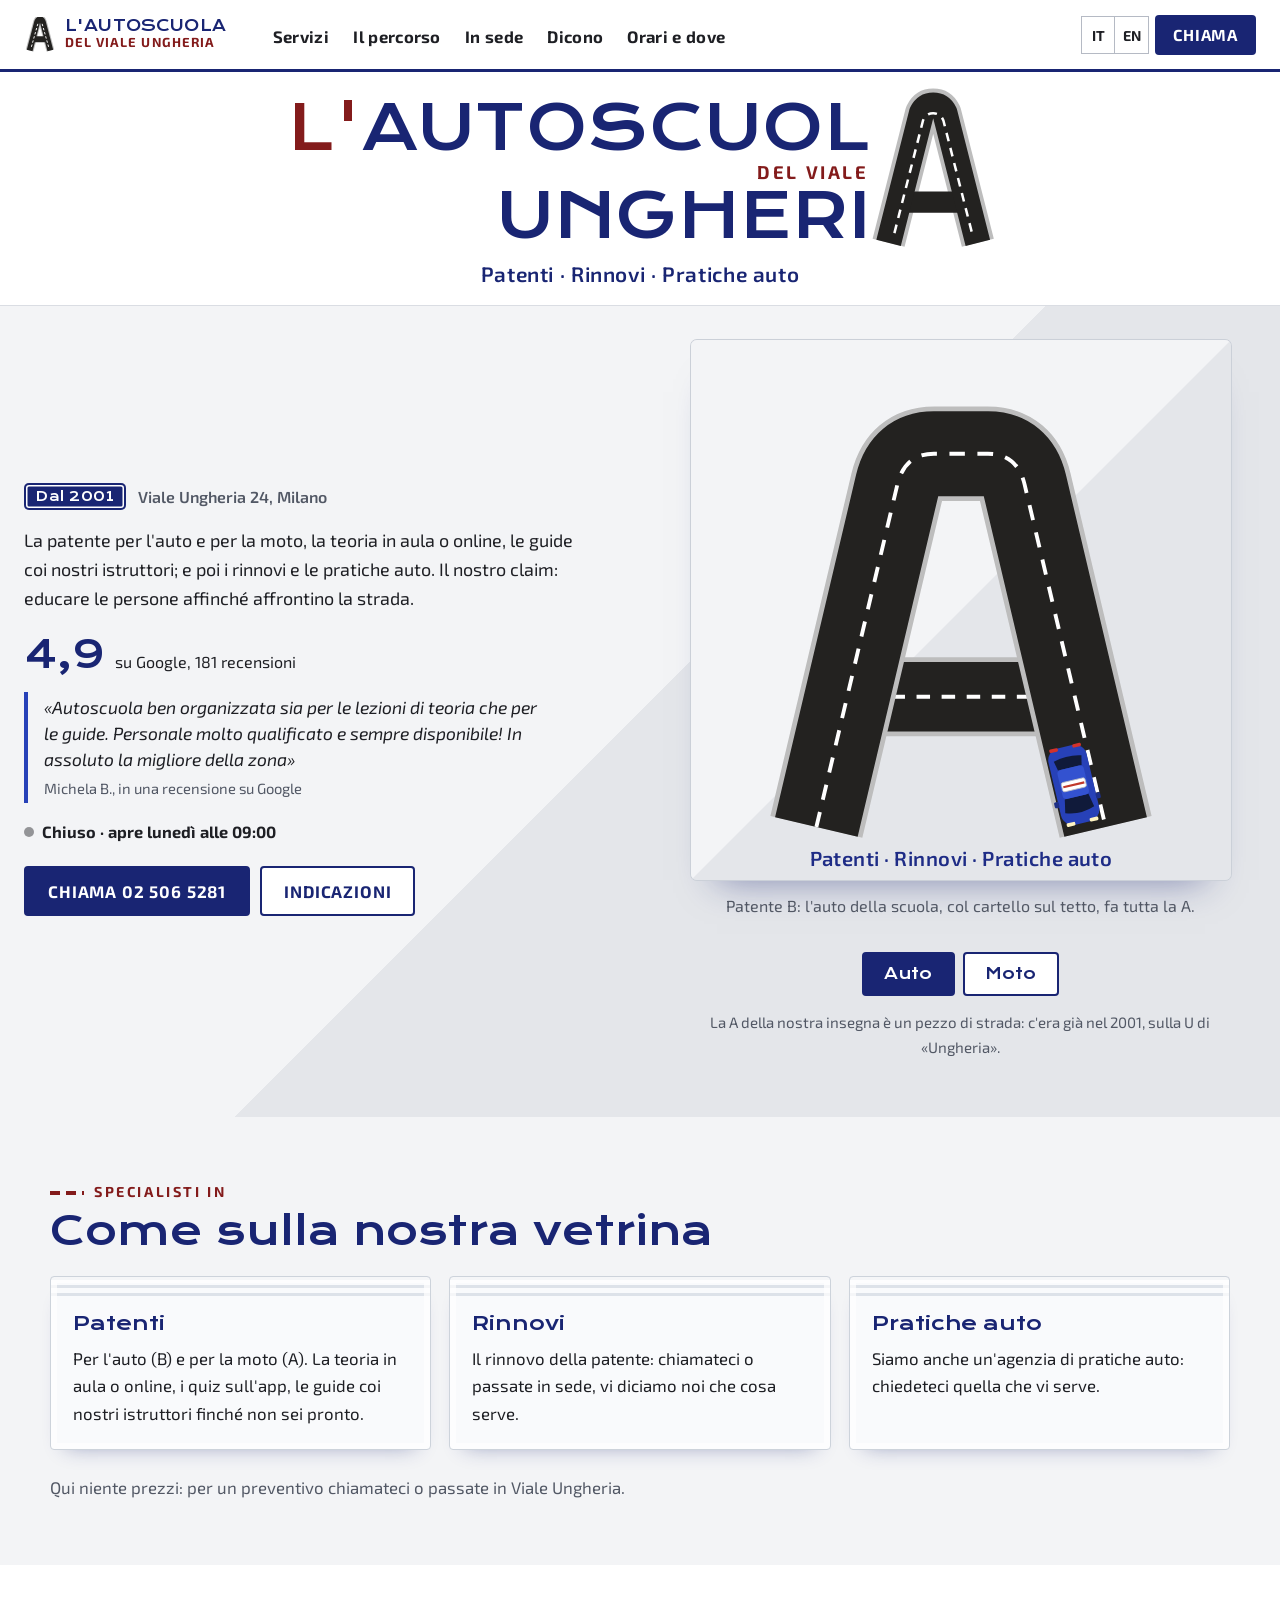
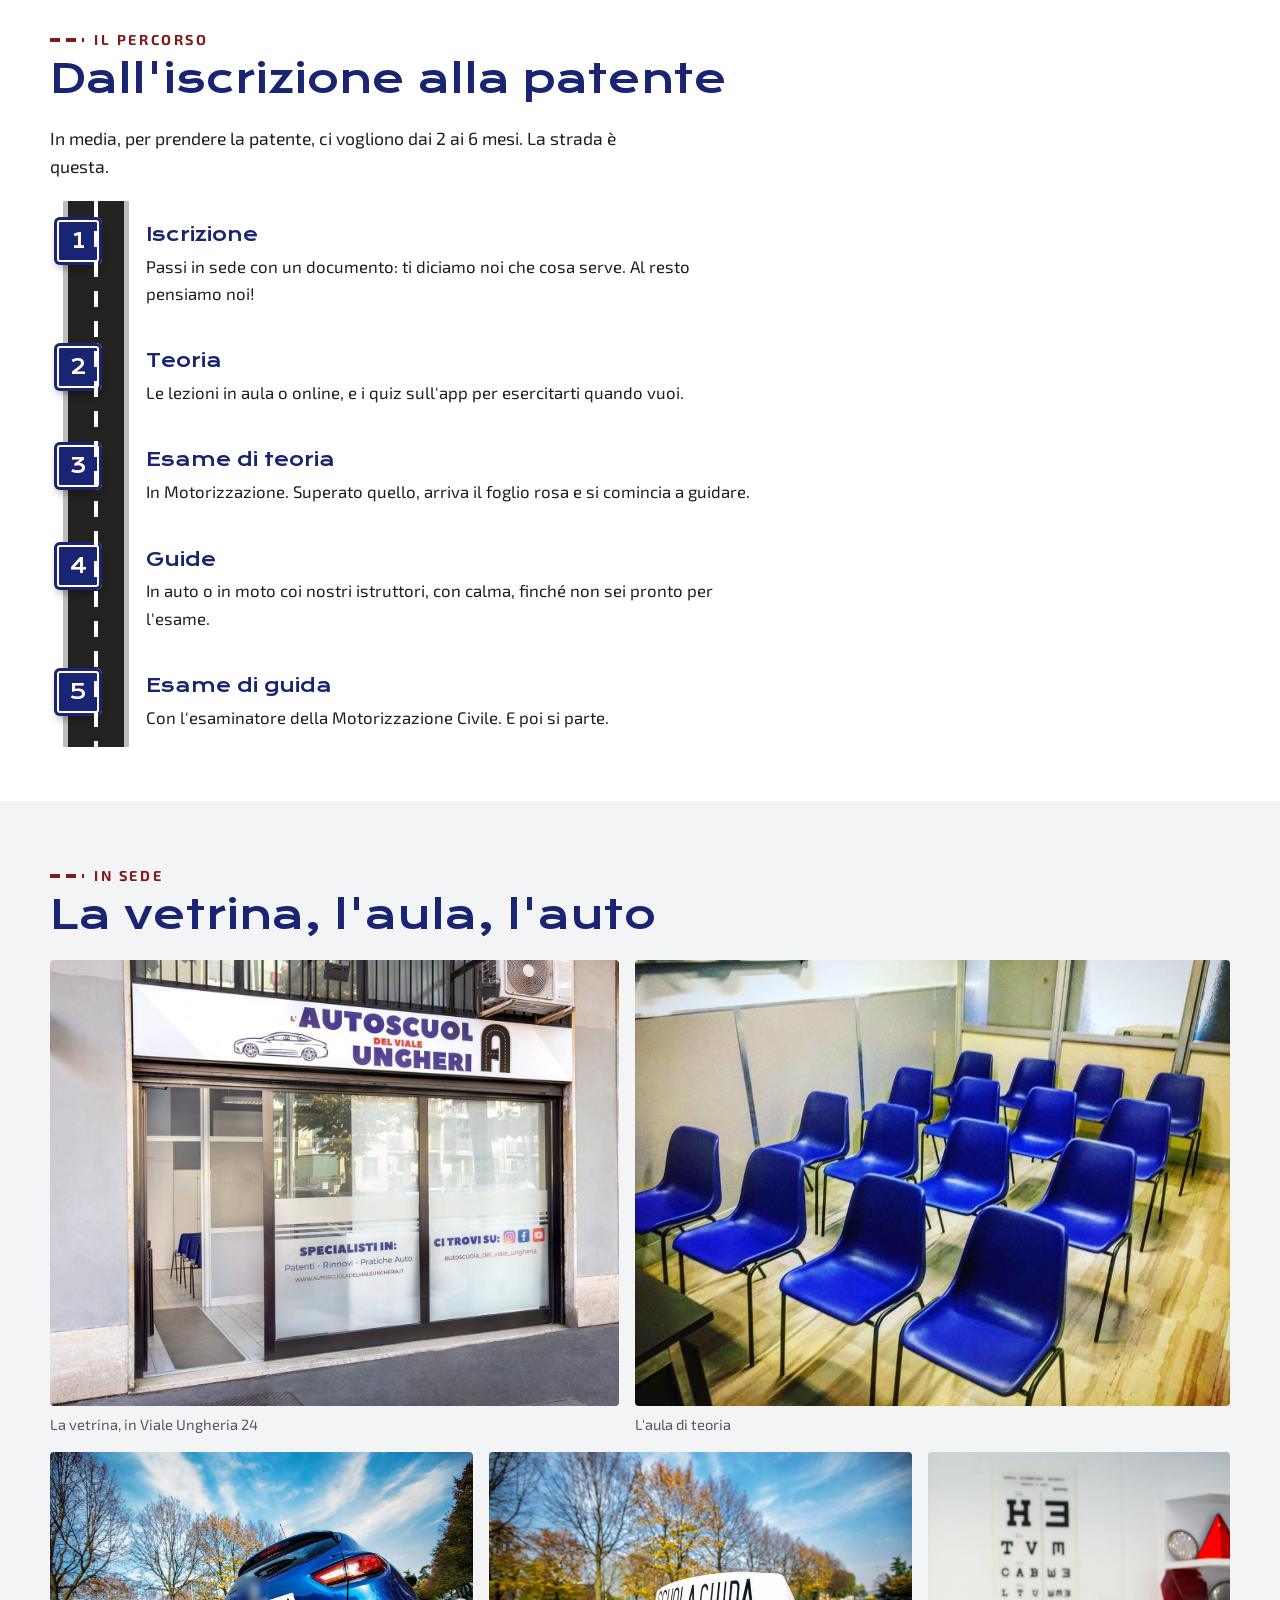
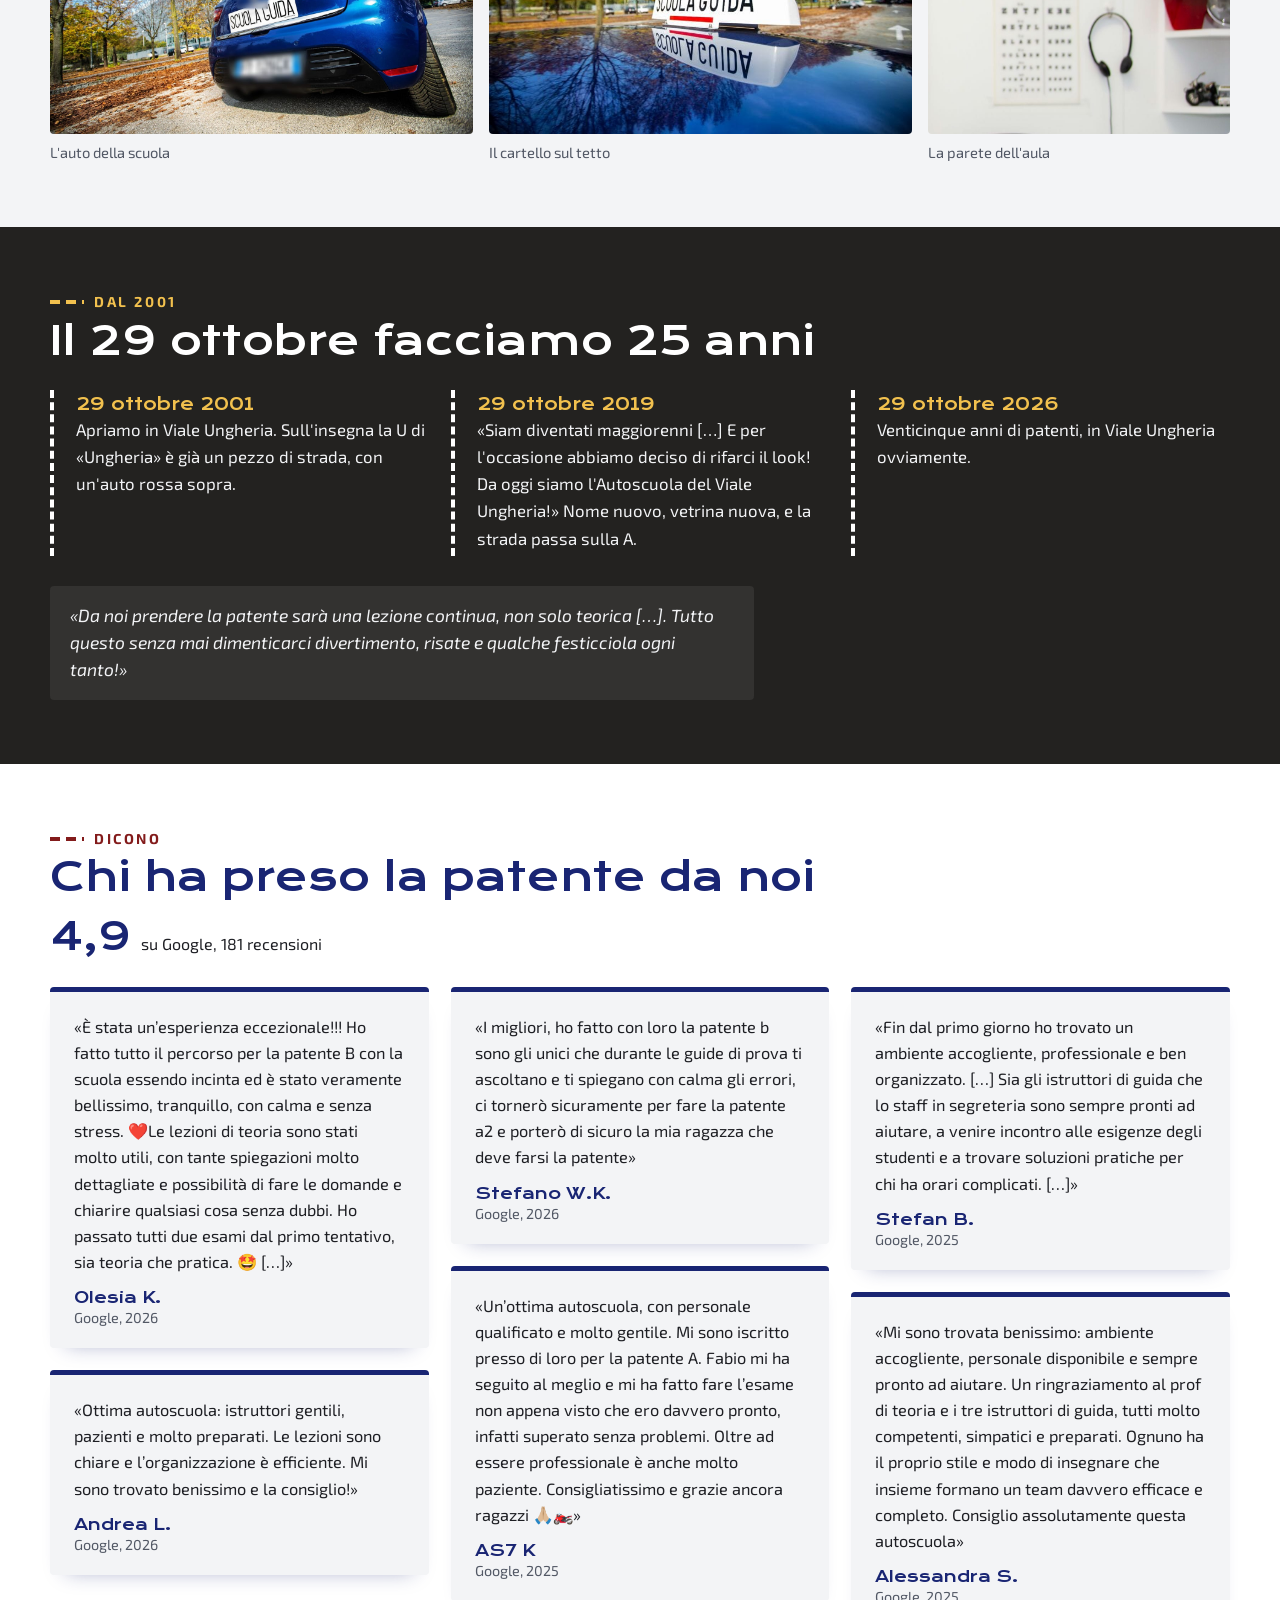
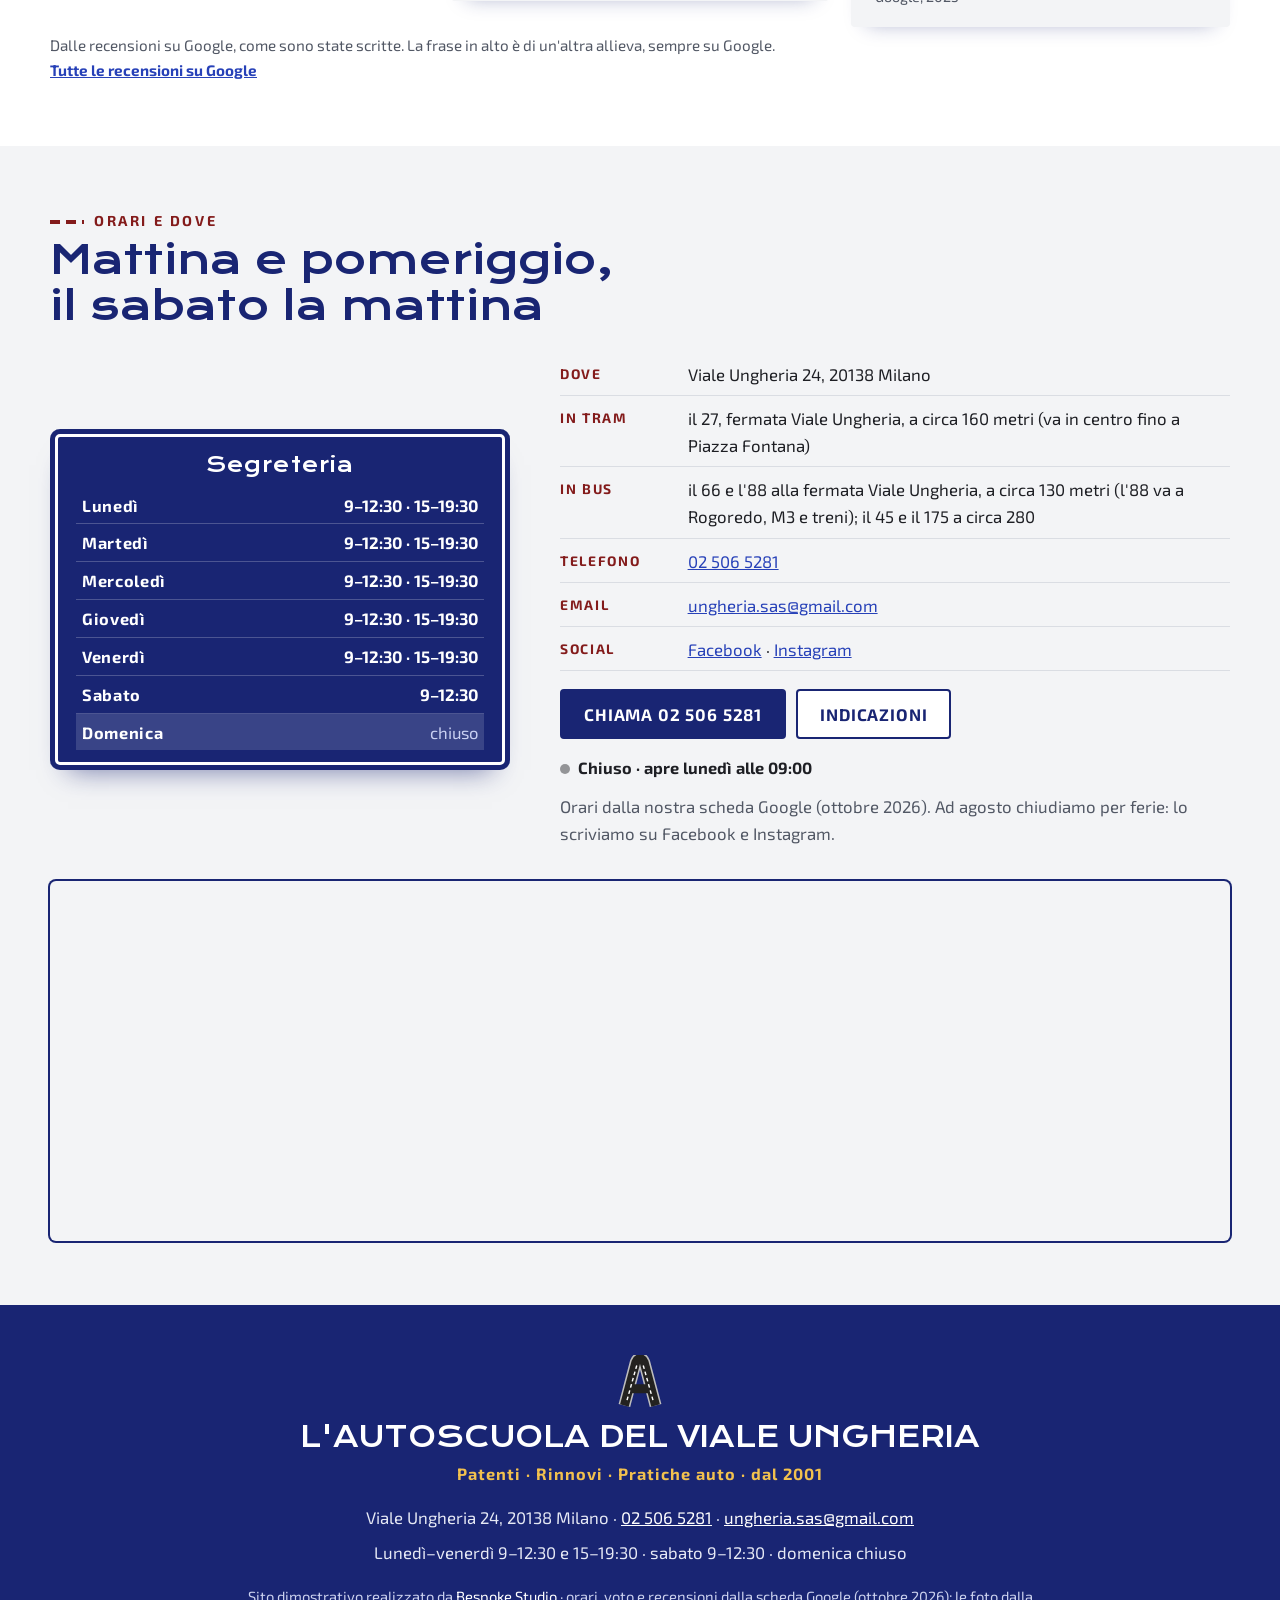
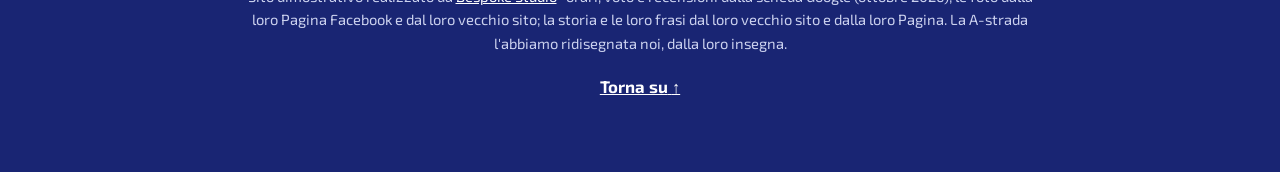
==== commit d6d19e96: "L'Autoscuola del Viale Ungheria, Viale Ungheria 24 — la A-strada Dal 2001. In apertura la loro inseg" ====
--- a/index.html
+++ b/index.html
@@ -26,7 +26,7 @@
 <link rel="stylesheet" href="css/styles.css?v=1">
 <script src="https://cdn.jsdelivr.net/npm/gsap@3.12.5/dist/gsap.min.js" defer></script>
 <script src="https://cdn.jsdelivr.net/npm/gsap@3.12.5/dist/ScrollTrigger.min.js" defer></script>
-<script src="js/main.js?v=1" defer></script>
+<script src="js/main.js?v=2" defer></script>
 <script type="application/ld+json">
 {"@context":"https://schema.org","@type":"DrivingSchool","name":"L'Autoscuola del Viale Ungheria","alternateName":"Autoscuola Ungheria","legalName":"Ungheria di Ardolino Maria Anna e Fabio Ivan s.a.s.","foundingDate":"2001-10-29","description":"Autoscuola e agenzia di pratiche auto in Viale Ungheria 24 a Milano: patenti auto e moto, teoria in aula o online, rinnovi, pratiche auto.","url":"https://rotenzark.github.io/autoscuola-viale-ungheria/","image":"https://rotenzark.github.io/autoscuola-viale-ungheria/img/og.jpg","telephone":"+39 02 506 5281","email":"ungheria.sas@gmail.com","address":{"@type":"PostalAddress","streetAddress":"Viale Ungheria 24","postalCode":"20138","addressLocality":"Milano","addressRegion":"MI","addressCountry":"IT"},"geo":{"@type":"GeoCoordinates","latitude":45.44572,"longitude":9.24719},"openingHoursSpecification":[{"@type":"OpeningHoursSpecification","dayOfWeek":["Monday","Tuesday","Wednesday","Thursday","Friday","Saturday"],"opens":"09:00","closes":"12:30"},{"@type":"OpeningHoursSpecification","dayOfWeek":["Monday","Tuesday","Wednesday","Thursday","Friday"],"opens":"15:00","closes":"19:30"}],"sameAs":["https://www.facebook.com/autoscuoladelvialeungheria","https://www.instagram.com/autoscuola_del_viale_ungheria/"],"aggregateRating":{"@type":"AggregateRating","ratingValue":"4.9","reviewCount":"181","bestRating":"5"}}
 </script>
@@ -42,7 +42,7 @@
       <span class="marchio__testo" aria-hidden="true"><span class="marchio__sopra">L'Autoscuola</span><span class="marchio__nome">del Viale Ungheria</span></span>
     </a>
     <nav id="mainNav" class="voci" aria-label="Le sezioni" data-i18n-aria="m.nav">
-      <a href="#servizi" data-i18n="n.servizi">Specialisti in</a>
+      <a href="#servizi" data-i18n="n.servizi">Servizi</a>
       <a href="#percorso" data-i18n="n.percorso">Il percorso</a>
       <a href="#sede" data-i18n="n.sede">In sede</a>
       <a href="#dicono" data-i18n="n.dicono">Dicono</a>
@@ -60,7 +60,7 @@
 </header>
 
 <nav id="menuMobile" class="menu-mobile" hidden aria-label="Le sezioni" data-i18n-aria="m.nav">
-  <a href="#servizi" data-i18n="n.servizi">Specialisti in</a>
+  <a href="#servizi" data-i18n="n.servizi">Servizi</a>
   <a href="#percorso" data-i18n="n.percorso">Il percorso</a>
   <a href="#sede" data-i18n="n.sede">In sede</a>
   <a href="#dicono" data-i18n="n.dicono">Dicono</a>
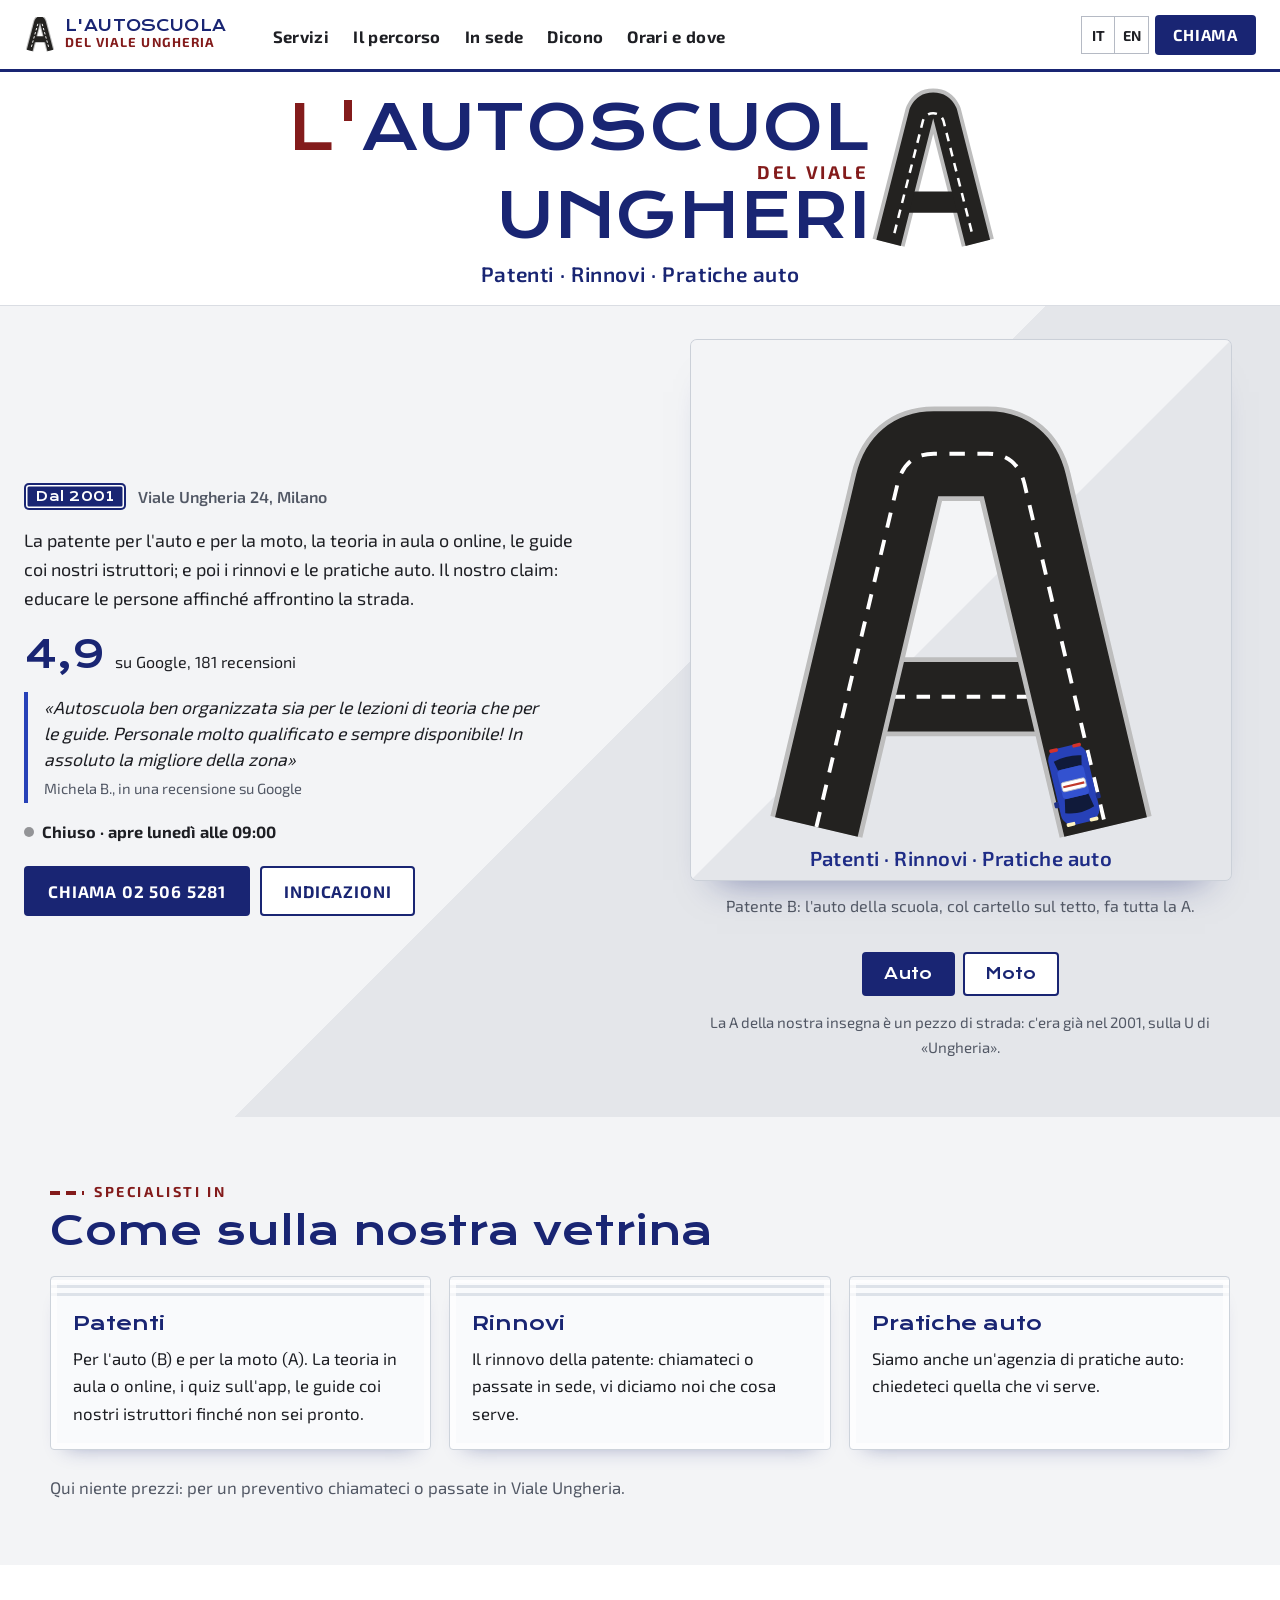
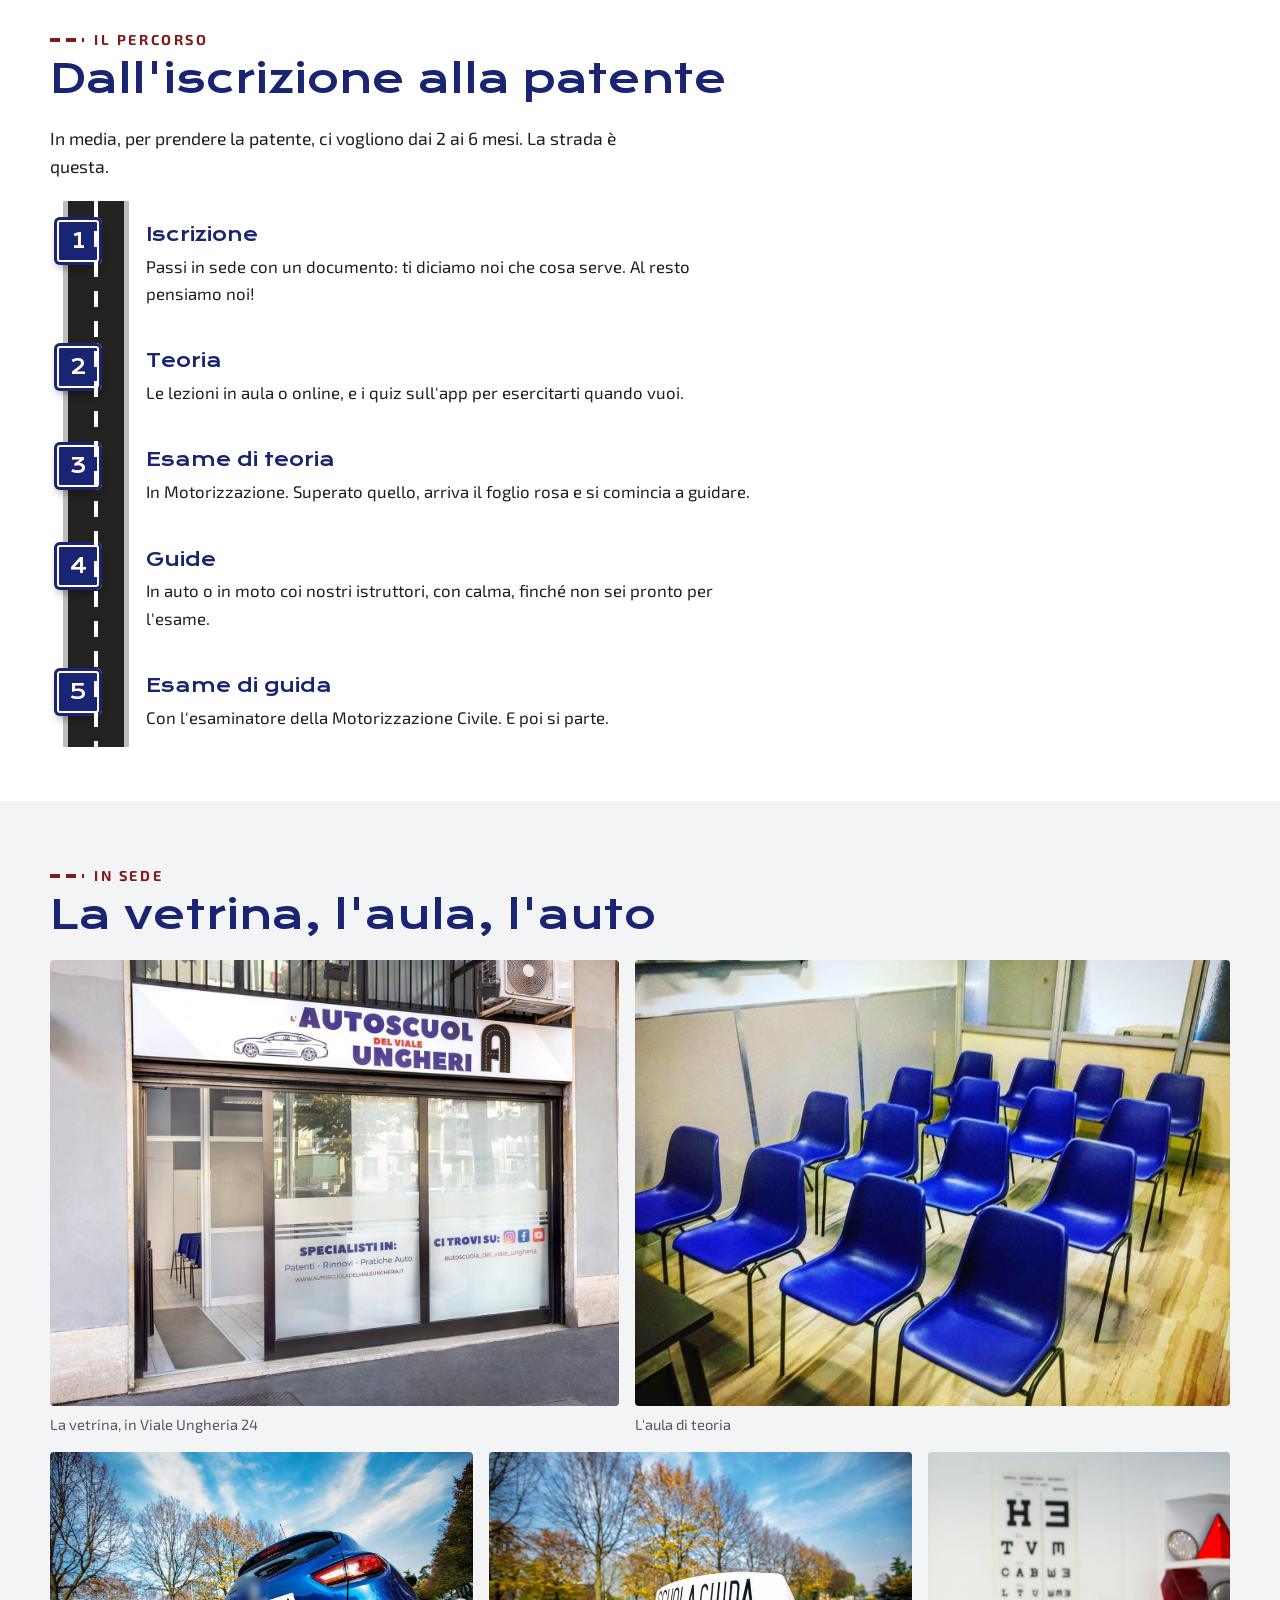
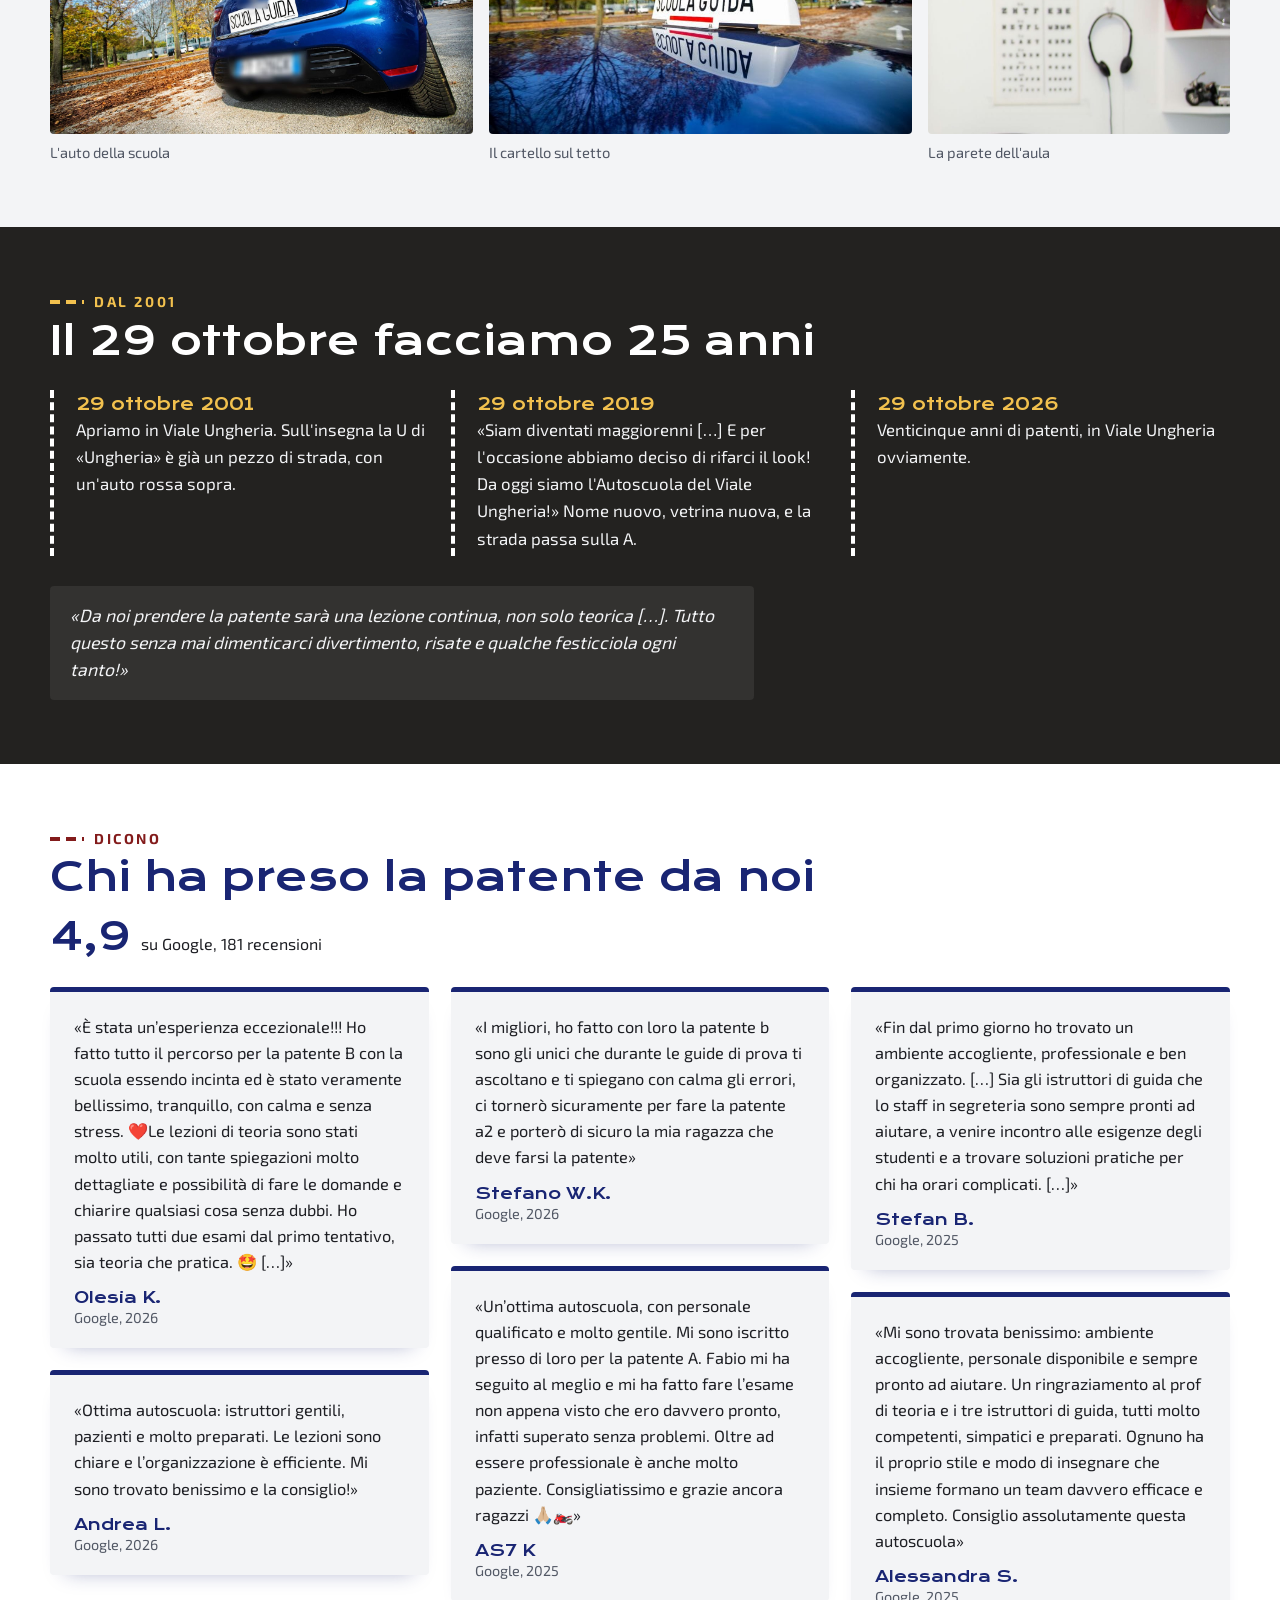
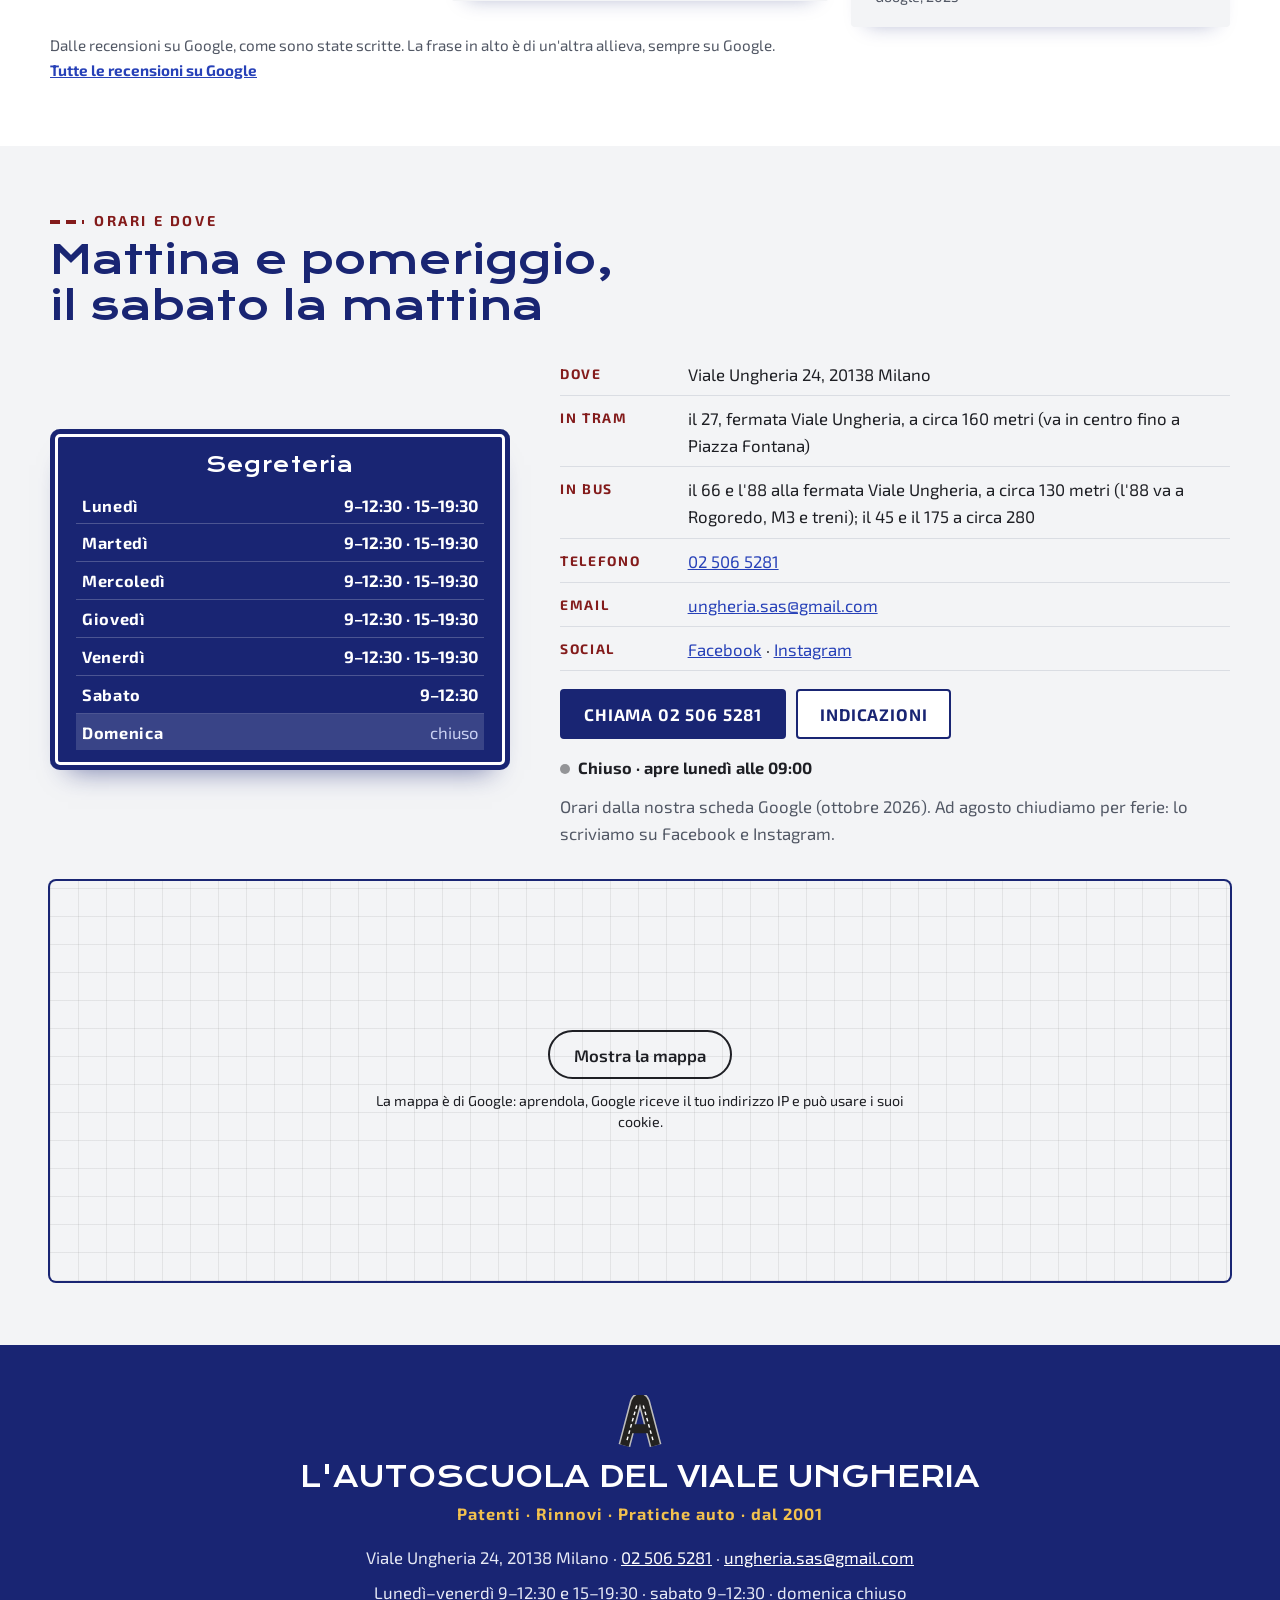
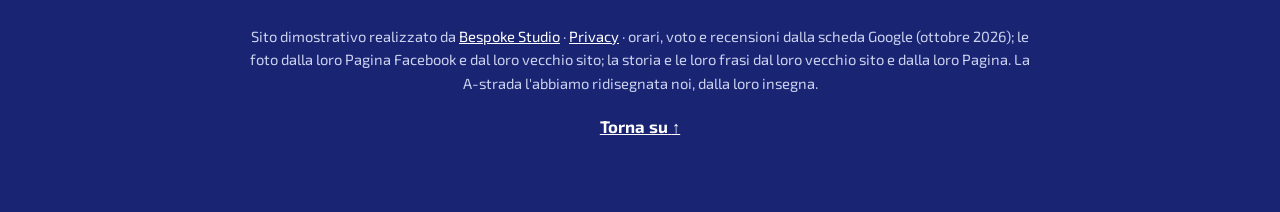
==== commit f4b249f1: "Privacy e pulizia: caratteri sul sito, mappa al clic, informativa, noindex - caratteri copiati nel s" ====
--- a/index.html
+++ b/index.html
@@ -3,6 +3,7 @@
 <head>
 <meta charset="utf-8">
 <meta name="viewport" content="width=device-width, initial-scale=1">
+<meta name="robots" content="noindex">
 <script>(function(){var r=document.documentElement;r.classList.remove('no-js');
 /* la firma: finché main.js non parte c'è il mezzo fermo al piede della A da asfaltare; se il codice non arriva, dopo 2,5 s la A intera */
 try{if(!matchMedia('(prefers-reduced-motion: reduce)').matches){r.classList.add('firma-attesa');window.__attesaAstrada=setTimeout(function(){r.classList.remove('firma-attesa')},2500)}}catch(e){}})()</script>
@@ -20,15 +21,69 @@
 <link rel="icon" href="img/favicon.svg" type="image/svg+xml">
 <link rel="icon" href="img/favicon-32.png" sizes="32x32" type="image/png">
 <link rel="apple-touch-icon" href="img/apple-touch-icon.png">
-<link rel="preconnect" href="https://fonts.googleapis.com">
-<link rel="preconnect" href="https://fonts.gstatic.com" crossorigin>
-<link href="https://fonts.googleapis.com/css2?family=Exo+2:wght@400;600;700&amp;family=Krona+One&amp;display=swap" rel="stylesheet">
+<link rel="stylesheet" href="fonts/fonts.css?v=1">
 <link rel="stylesheet" href="css/styles.css?v=1">
 <script src="https://cdn.jsdelivr.net/npm/gsap@3.12.5/dist/gsap.min.js" defer></script>
 <script src="https://cdn.jsdelivr.net/npm/gsap@3.12.5/dist/ScrollTrigger.min.js" defer></script>
 <script src="js/main.js?v=2" defer></script>
 <script type="application/ld+json">
-{"@context":"https://schema.org","@type":"DrivingSchool","name":"L'Autoscuola del Viale Ungheria","alternateName":"Autoscuola Ungheria","legalName":"Ungheria di Ardolino Maria Anna e Fabio Ivan s.a.s.","foundingDate":"2001-10-29","description":"Autoscuola e agenzia di pratiche auto in Viale Ungheria 24 a Milano: patenti auto e moto, teoria in aula o online, rinnovi, pratiche auto.","url":"https://rotenzark.github.io/autoscuola-viale-ungheria/","image":"https://rotenzark.github.io/autoscuola-viale-ungheria/img/og.jpg","telephone":"+39 02 506 5281","email":"ungheria.sas@gmail.com","address":{"@type":"PostalAddress","streetAddress":"Viale Ungheria 24","postalCode":"20138","addressLocality":"Milano","addressRegion":"MI","addressCountry":"IT"},"geo":{"@type":"GeoCoordinates","latitude":45.44572,"longitude":9.24719},"openingHoursSpecification":[{"@type":"OpeningHoursSpecification","dayOfWeek":["Monday","Tuesday","Wednesday","Thursday","Friday","Saturday"],"opens":"09:00","closes":"12:30"},{"@type":"OpeningHoursSpecification","dayOfWeek":["Monday","Tuesday","Wednesday","Thursday","Friday"],"opens":"15:00","closes":"19:30"}],"sameAs":["https://www.facebook.com/autoscuoladelvialeungheria","https://www.instagram.com/autoscuola_del_viale_ungheria/"],"aggregateRating":{"@type":"AggregateRating","ratingValue":"4.9","reviewCount":"181","bestRating":"5"}}
+{
+  "@context": "https://schema.org",
+  "@type": "DrivingSchool",
+  "name": "L'Autoscuola del Viale Ungheria",
+  "alternateName": "Autoscuola Ungheria",
+  "legalName": "Ungheria di Ardolino Maria Anna e Fabio Ivan s.a.s.",
+  "foundingDate": "2001-10-29",
+  "description": "Autoscuola e agenzia di pratiche auto in Viale Ungheria 24 a Milano: patenti auto e moto, teoria in aula o online, rinnovi, pratiche auto.",
+  "url": "https://rotenzark.github.io/autoscuola-viale-ungheria/",
+  "image": "https://rotenzark.github.io/autoscuola-viale-ungheria/img/og.jpg",
+  "telephone": "+39 02 506 5281",
+  "email": "ungheria.sas@gmail.com",
+  "address": {
+    "@type": "PostalAddress",
+    "streetAddress": "Viale Ungheria 24",
+    "postalCode": "20138",
+    "addressLocality": "Milano",
+    "addressRegion": "MI",
+    "addressCountry": "IT"
+  },
+  "geo": {
+    "@type": "GeoCoordinates",
+    "latitude": 45.44572,
+    "longitude": 9.24719
+  },
+  "openingHoursSpecification": [
+    {
+      "@type": "OpeningHoursSpecification",
+      "dayOfWeek": [
+        "Monday",
+        "Tuesday",
+        "Wednesday",
+        "Thursday",
+        "Friday",
+        "Saturday"
+      ],
+      "opens": "09:00",
+      "closes": "12:30"
+    },
+    {
+      "@type": "OpeningHoursSpecification",
+      "dayOfWeek": [
+        "Monday",
+        "Tuesday",
+        "Wednesday",
+        "Thursday",
+        "Friday"
+      ],
+      "opens": "15:00",
+      "closes": "19:30"
+    }
+  ],
+  "sameAs": [
+    "https://www.facebook.com/autoscuoladelvialeungheria",
+    "https://www.instagram.com/autoscuola_del_viale_ungheria/"
+  ]
+}
 </script>
 </head>
 <body>
@@ -82,7 +137,7 @@
         <p class="apertura__frase" data-i18n="h.testo">La patente per l'auto e per la moto, la teoria in aula o online, le guide coi nostri istruttori; e poi i rinnovi e le pratiche auto. Il nostro claim: educare le persone affinché affrontino la strada.</p>
         <p class="voto"><b class="voto__n">4,9</b> <span class="voto__su" data-i18n="h.voto">su Google, 181 recensioni</span></p>
         <blockquote class="citazione">
-          <p>«Autoscuola ben organizzata sia per le lezioni di teoria che per le guide. Personale molto qualificato e sempre disponibile! In assoluto la migliore della zona»</p>
+          <p lang="it">«Autoscuola ben organizzata sia per le lezioni di teoria che per le guide. Personale molto qualificato e sempre disponibile! In assoluto la migliore della zona»</p>
           <footer data-i18n="h.chi">Michela B., in una recensione su Google</footer>
         </blockquote>
         <p class="stato" id="orarioStato">Lun–ven 9–12:30 e 15–19:30, sab 9–12:30</p>
@@ -184,12 +239,12 @@
     <h2 id="diconoT" class="capitolo__titolo" data-i18n="d.titolo">Chi ha preso la patente da noi</h2>
     <p class="voto voto--sezione"><b class="voto__n">4,9</b> <span class="voto__su" data-i18n="d.voto">su Google, 181 recensioni</span></p>
     <ul class="recensioni">
-      <li class="recensione reveal"><p class="recensione__testo">«È stata un’esperienza eccezionale!!! Ho fatto tutto il percorso per la patente B con la scuola essendo incinta ed è stato veramente bellissimo, tranquillo, con calma e senza stress. ❤️Le lezioni di teoria sono stati molto utili, con tante spiegazioni molto dettagliate e possibilità di fare le domande e chiarire qualsiasi cosa senza dubbi. Ho passato tutti due esami dal primo tentativo, sia teoria che pratica. 🤩 […]»</p><p class="recensione__chi"><b>Olesia K.</b> <span data-i18n="d.t26">Google, 2026</span></p></li>
-      <li class="recensione reveal"><p class="recensione__testo">«Ottima autoscuola: istruttori gentili, pazienti e molto preparati. Le lezioni sono chiare e l’organizzazione è efficiente. Mi sono trovato benissimo e la consiglio!»</p><p class="recensione__chi"><b>Andrea L.</b> <span data-i18n="d.t26">Google, 2026</span></p></li>
-      <li class="recensione reveal"><p class="recensione__testo">«I migliori, ho fatto con loro la patente b sono gli unici che durante le guide di prova ti ascoltano e ti spiegano con calma gli errori, ci tornerò sicuramente per fare la patente a2 e porterò di sicuro la mia ragazza che deve farsi la patente»</p><p class="recensione__chi"><b>Stefano W.K.</b> <span data-i18n="d.t26">Google, 2026</span></p></li>
-      <li class="recensione reveal"><p class="recensione__testo">«Un’ottima autoscuola, con personale qualificato e molto gentile. Mi sono iscritto presso di loro per la patente A. Fabio mi ha seguito al meglio e mi ha fatto fare l’esame non appena visto che ero davvero pronto, infatti superato senza problemi. Oltre ad essere professionale è anche molto paziente. Consigliatissimo e grazie ancora ragazzi 🙏🏼🏍️»</p><p class="recensione__chi"><b>AS7 K</b> <span data-i18n="d.t25">Google, 2025</span></p></li>
-      <li class="recensione reveal"><p class="recensione__testo">«Fin dal primo giorno ho trovato un ambiente accogliente, professionale e ben organizzato. […] Sia gli istruttori di guida che lo staff in segreteria sono sempre pronti ad aiutare, a venire incontro alle esigenze degli studenti e a trovare soluzioni pratiche per chi ha orari complicati. […]»</p><p class="recensione__chi"><b>Stefan B.</b> <span data-i18n="d.t25">Google, 2025</span></p></li>
-      <li class="recensione reveal"><p class="recensione__testo">«Mi sono trovata benissimo: ambiente accogliente, personale disponibile e sempre pronto ad aiutare. Un ringraziamento al prof di teoria e i tre istruttori di guida, tutti molto competenti, simpatici e preparati. Ognuno ha il proprio stile e modo di insegnare che insieme formano un team davvero efficace e completo. Consiglio assolutamente questa autoscuola»</p><p class="recensione__chi"><b>Alessandra S.</b> <span data-i18n="d.t25">Google, 2025</span></p></li>
+      <li class="recensione reveal"><p lang="it" class="recensione__testo">«È stata un’esperienza eccezionale!!! Ho fatto tutto il percorso per la patente B con la scuola essendo incinta ed è stato veramente bellissimo, tranquillo, con calma e senza stress. ❤️Le lezioni di teoria sono stati molto utili, con tante spiegazioni molto dettagliate e possibilità di fare le domande e chiarire qualsiasi cosa senza dubbi. Ho passato tutti due esami dal primo tentativo, sia teoria che pratica. 🤩 […]»</p><p class="recensione__chi"><b>Olesia K.</b> <span data-i18n="d.t26">Google, 2026</span></p></li>
+      <li class="recensione reveal"><p lang="it" class="recensione__testo">«Ottima autoscuola: istruttori gentili, pazienti e molto preparati. Le lezioni sono chiare e l’organizzazione è efficiente. Mi sono trovato benissimo e la consiglio!»</p><p class="recensione__chi"><b>Andrea L.</b> <span data-i18n="d.t26">Google, 2026</span></p></li>
+      <li class="recensione reveal"><p lang="it" class="recensione__testo">«I migliori, ho fatto con loro la patente b sono gli unici che durante le guide di prova ti ascoltano e ti spiegano con calma gli errori, ci tornerò sicuramente per fare la patente a2 e porterò di sicuro la mia ragazza che deve farsi la patente»</p><p class="recensione__chi"><b>Stefano W.K.</b> <span data-i18n="d.t26">Google, 2026</span></p></li>
+      <li class="recensione reveal"><p lang="it" class="recensione__testo">«Un’ottima autoscuola, con personale qualificato e molto gentile. Mi sono iscritto presso di loro per la patente A. Fabio mi ha seguito al meglio e mi ha fatto fare l’esame non appena visto che ero davvero pronto, infatti superato senza problemi. Oltre ad essere professionale è anche molto paziente. Consigliatissimo e grazie ancora ragazzi 🙏🏼🏍️»</p><p class="recensione__chi"><b>AS7 K</b> <span data-i18n="d.t25">Google, 2025</span></p></li>
+      <li class="recensione reveal"><p lang="it" class="recensione__testo">«Fin dal primo giorno ho trovato un ambiente accogliente, professionale e ben organizzato. […] Sia gli istruttori di guida che lo staff in segreteria sono sempre pronti ad aiutare, a venire incontro alle esigenze degli studenti e a trovare soluzioni pratiche per chi ha orari complicati. […]»</p><p class="recensione__chi"><b>Stefan B.</b> <span data-i18n="d.t25">Google, 2025</span></p></li>
+      <li class="recensione reveal"><p lang="it" class="recensione__testo">«Mi sono trovata benissimo: ambiente accogliente, personale disponibile e sempre pronto ad aiutare. Un ringraziamento al prof di teoria e i tre istruttori di guida, tutti molto competenti, simpatici e preparati. Ognuno ha il proprio stile e modo di insegnare che insieme formano un team davvero efficace e completo. Consiglio assolutamente questa autoscuola»</p><p class="recensione__chi"><b>Alessandra S.</b> <span data-i18n="d.t25">Google, 2025</span></p></li>
     </ul>
     <p class="dicono__nota"><span data-i18n="d.nota">Dalle recensioni su Google, come sono state scritte. La frase in alto è di un'altra allieva, sempre su Google.</span> <a href="https://www.google.com/maps/search/?api=1&amp;query=L%27Autoscuola+del+Viale+Ungheria+Viale+Ungheria+24+Milano" target="_blank" rel="noopener" data-i18n="d.tutte">Tutte le recensioni su Google</a></p>
   </section>
@@ -226,7 +281,7 @@
       </div>
     </div>
     <div class="cartina reveal">
-      <iframe title="Mappa: L'Autoscuola del Viale Ungheria, Viale Ungheria 24, Milano" data-i18n-title="w.mappa" src="https://maps.google.com/maps?q=L%27Autoscuola%20del%20Viale%20Ungheria%2C%20Viale%20Ungheria%2024%2C%2020138%20Milano&amp;z=16&amp;output=embed" width="600" height="400" loading="lazy" referrerpolicy="no-referrer-when-downgrade"></iframe>
+      <div class="mappa-clic" data-mappa-clic style="--mappa-h: 400px"><template><iframe title="Mappa: L'Autoscuola del Viale Ungheria, Viale Ungheria 24, Milano" data-i18n-title="w.mappa" src="https://maps.google.com/maps?q=L%27Autoscuola%20del%20Viale%20Ungheria%2C%20Viale%20Ungheria%2024%2C%2020138%20Milano&amp;z=16&amp;output=embed" width="600" height="400" loading="lazy" referrerpolicy="no-referrer-when-downgrade"></iframe></template><div class="mappa-clic__velo"><a class="mappa-clic__btn" href="https://www.google.com/maps/dir/?api=1&amp;destination=L%27Autoscuola+del+Viale+Ungheria%2C+Viale+Ungheria+24%2C+20138+Milano" target="_blank" rel="noopener">Mostra la mappa</a><p class="mappa-clic__nota">La mappa è di Google: aprendola, Google riceve il tuo indirizzo IP e può usare i suoi cookie.</p></div></div>
     </div>
   </section>
 
@@ -238,7 +293,7 @@
     <p class="piede__riga" data-i18n="f2.riga">Patenti · Rinnovi · Pratiche auto · dal 2001</p>
     <p class="piede__dove">Viale Ungheria 24, 20138 Milano · <a href="tel:+39025065281" class="intero">02 506 5281</a> · <a href="mailto:ungheria.sas@gmail.com">ungheria.sas@gmail.com</a></p>
     <p class="piede__orario" data-i18n="f2.orario">Lunedì–venerdì 9–12:30 e 15–19:30 · sabato 9–12:30 · domenica chiuso</p>
-    <p class="piede__cred" data-i18n="f2.cred">Sito dimostrativo realizzato da <a href="https://bespokestud.io" rel="noopener">Bespoke Studio</a> · orari, voto e recensioni dalla scheda Google (ottobre 2026); le foto dalla loro Pagina Facebook e dal loro vecchio sito; la storia e le loro frasi dal loro vecchio sito e dalla loro Pagina. La A-strada l'abbiamo ridisegnata noi, dalla loro insegna.</p>
+    <p class="piede__cred" data-i18n="f2.cred">Sito dimostrativo realizzato da <a href="https://bespokestud.io" rel="noopener">Bespoke Studio</a> · <a href="privacy.html">Privacy</a> · orari, voto e recensioni dalla scheda Google (ottobre 2026); le foto dalla loro Pagina Facebook e dal loro vecchio sito; la storia e le loro frasi dal loro vecchio sito e dalla loro Pagina. La A-strada l'abbiamo ridisegnata noi, dalla loro insegna.</p>
     <p><a class="piede__su" href="#inizio"><span data-i18n="f2.su">Torna su</span> <span class="freccia" aria-hidden="true">↑</span></a></p>
   </div>
 </footer>
@@ -253,5 +308,6 @@
   <img id="lightboxImg" src="" alt="">
 </div>
 
+<script src="js/mappa-clic.js?v=1" defer></script>
 </body>
 </html>
--- a/fonts/fonts.css
+++ b/fonts/fonts.css
@@ -0,0 +1,154 @@
+/* Caratteri ospitati sul sito: nessuna richiesta a Google Fonts o Fontshare (giro privacy 1/10/2026). Licenze in LICENSE.txt. */
+/* cyrillic-ext */
+@font-face {
+  font-family: 'Exo 2';
+  font-style: normal;
+  font-weight: 400;
+  font-display: swap;
+  src: url(exo2-v26-7cHmv4okm5zmbtYlK-4E4Q.woff2) format('woff2');
+  unicode-range: U+0460-052F, U+1C80-1C8A, U+20B4, U+2DE0-2DFF, U+A640-A69F, U+FE2E-FE2F;
+}
+/* cyrillic */
+@font-face {
+  font-family: 'Exo 2';
+  font-style: normal;
+  font-weight: 400;
+  font-display: swap;
+  src: url(exo2-v26-7cHmv4okm5zmbtYsK-4E4Q.woff2) format('woff2');
+  unicode-range: U+0301, U+0400-045F, U+0490-0491, U+04B0-04B1, U+2116;
+}
+/* vietnamese */
+@font-face {
+  font-family: 'Exo 2';
+  font-style: normal;
+  font-weight: 400;
+  font-display: swap;
+  src: url(exo2-v26-7cHmv4okm5zmbtYnK-4E4Q.woff2) format('woff2');
+  unicode-range: U+0102-0103, U+0110-0111, U+0128-0129, U+0168-0169, U+01A0-01A1, U+01AF-01B0, U+0300-0301, U+0303-0304, U+0308-0309, U+0323, U+0329, U+1EA0-1EF9, U+20AB;
+}
+/* latin-ext */
+@font-face {
+  font-family: 'Exo 2';
+  font-style: normal;
+  font-weight: 400;
+  font-display: swap;
+  src: url(exo2-v26-7cHmv4okm5zmbtYmK-4E4Q.woff2) format('woff2');
+  unicode-range: U+0100-02BA, U+02BD-02C5, U+02C7-02CC, U+02CE-02D7, U+02DD-02FF, U+0304, U+0308, U+0329, U+1D00-1DBF, U+1E00-1E9F, U+1EF2-1EFF, U+2020, U+20A0-20AB, U+20AD-20C0, U+2113, U+2C60-2C7F, U+A720-A7FF;
+}
+/* latin */
+@font-face {
+  font-family: 'Exo 2';
+  font-style: normal;
+  font-weight: 400;
+  font-display: swap;
+  src: url(exo2-v26-7cHmv4okm5zmbtYoK-4.woff2) format('woff2');
+  unicode-range: U+0000-00FF, U+0131, U+0152-0153, U+02BB-02BC, U+02C6, U+02DA, U+02DC, U+0304, U+0308, U+0329, U+2000-206F, U+20AC, U+2122, U+2191, U+2193, U+2212, U+2215, U+FEFF, U+FFFD;
+}
+/* cyrillic-ext */
+@font-face {
+  font-family: 'Exo 2';
+  font-style: normal;
+  font-weight: 600;
+  font-display: swap;
+  src: url(exo2-v26-7cHmv4okm5zmbtYlK-4E4Q.woff2) format('woff2');
+  unicode-range: U+0460-052F, U+1C80-1C8A, U+20B4, U+2DE0-2DFF, U+A640-A69F, U+FE2E-FE2F;
+}
+/* cyrillic */
+@font-face {
+  font-family: 'Exo 2';
+  font-style: normal;
+  font-weight: 600;
+  font-display: swap;
+  src: url(exo2-v26-7cHmv4okm5zmbtYsK-4E4Q.woff2) format('woff2');
+  unicode-range: U+0301, U+0400-045F, U+0490-0491, U+04B0-04B1, U+2116;
+}
+/* vietnamese */
+@font-face {
+  font-family: 'Exo 2';
+  font-style: normal;
+  font-weight: 600;
+  font-display: swap;
+  src: url(exo2-v26-7cHmv4okm5zmbtYnK-4E4Q.woff2) format('woff2');
+  unicode-range: U+0102-0103, U+0110-0111, U+0128-0129, U+0168-0169, U+01A0-01A1, U+01AF-01B0, U+0300-0301, U+0303-0304, U+0308-0309, U+0323, U+0329, U+1EA0-1EF9, U+20AB;
+}
+/* latin-ext */
+@font-face {
+  font-family: 'Exo 2';
+  font-style: normal;
+  font-weight: 600;
+  font-display: swap;
+  src: url(exo2-v26-7cHmv4okm5zmbtYmK-4E4Q.woff2) format('woff2');
+  unicode-range: U+0100-02BA, U+02BD-02C5, U+02C7-02CC, U+02CE-02D7, U+02DD-02FF, U+0304, U+0308, U+0329, U+1D00-1DBF, U+1E00-1E9F, U+1EF2-1EFF, U+2020, U+20A0-20AB, U+20AD-20C0, U+2113, U+2C60-2C7F, U+A720-A7FF;
+}
+/* latin */
+@font-face {
+  font-family: 'Exo 2';
+  font-style: normal;
+  font-weight: 600;
+  font-display: swap;
+  src: url(exo2-v26-7cHmv4okm5zmbtYoK-4.woff2) format('woff2');
+  unicode-range: U+0000-00FF, U+0131, U+0152-0153, U+02BB-02BC, U+02C6, U+02DA, U+02DC, U+0304, U+0308, U+0329, U+2000-206F, U+20AC, U+2122, U+2191, U+2193, U+2212, U+2215, U+FEFF, U+FFFD;
+}
+/* cyrillic-ext */
+@font-face {
+  font-family: 'Exo 2';
+  font-style: normal;
+  font-weight: 700;
+  font-display: swap;
+  src: url(exo2-v26-7cHmv4okm5zmbtYlK-4E4Q.woff2) format('woff2');
+  unicode-range: U+0460-052F, U+1C80-1C8A, U+20B4, U+2DE0-2DFF, U+A640-A69F, U+FE2E-FE2F;
+}
+/* cyrillic */
+@font-face {
+  font-family: 'Exo 2';
+  font-style: normal;
+  font-weight: 700;
+  font-display: swap;
+  src: url(exo2-v26-7cHmv4okm5zmbtYsK-4E4Q.woff2) format('woff2');
+  unicode-range: U+0301, U+0400-045F, U+0490-0491, U+04B0-04B1, U+2116;
+}
+/* vietnamese */
+@font-face {
+  font-family: 'Exo 2';
+  font-style: normal;
+  font-weight: 700;
+  font-display: swap;
+  src: url(exo2-v26-7cHmv4okm5zmbtYnK-4E4Q.woff2) format('woff2');
+  unicode-range: U+0102-0103, U+0110-0111, U+0128-0129, U+0168-0169, U+01A0-01A1, U+01AF-01B0, U+0300-0301, U+0303-0304, U+0308-0309, U+0323, U+0329, U+1EA0-1EF9, U+20AB;
+}
+/* latin-ext */
+@font-face {
+  font-family: 'Exo 2';
+  font-style: normal;
+  font-weight: 700;
+  font-display: swap;
+  src: url(exo2-v26-7cHmv4okm5zmbtYmK-4E4Q.woff2) format('woff2');
+  unicode-range: U+0100-02BA, U+02BD-02C5, U+02C7-02CC, U+02CE-02D7, U+02DD-02FF, U+0304, U+0308, U+0329, U+1D00-1DBF, U+1E00-1E9F, U+1EF2-1EFF, U+2020, U+20A0-20AB, U+20AD-20C0, U+2113, U+2C60-2C7F, U+A720-A7FF;
+}
+/* latin */
+@font-face {
+  font-family: 'Exo 2';
+  font-style: normal;
+  font-weight: 700;
+  font-display: swap;
+  src: url(exo2-v26-7cHmv4okm5zmbtYoK-4.woff2) format('woff2');
+  unicode-range: U+0000-00FF, U+0131, U+0152-0153, U+02BB-02BC, U+02C6, U+02DA, U+02DC, U+0304, U+0308, U+0329, U+2000-206F, U+20AC, U+2122, U+2191, U+2193, U+2212, U+2215, U+FEFF, U+FFFD;
+}
+/* latin-ext */
+@font-face {
+  font-family: 'Krona One';
+  font-style: normal;
+  font-weight: 400;
+  font-display: swap;
+  src: url(kronaone-v15-jAnEgHdjHcjgfIb1ZcUyOIWg7cU.woff2) format('woff2');
+  unicode-range: U+0100-02BA, U+02BD-02C5, U+02C7-02CC, U+02CE-02D7, U+02DD-02FF, U+0304, U+0308, U+0329, U+1D00-1DBF, U+1E00-1E9F, U+1EF2-1EFF, U+2020, U+20A0-20AB, U+20AD-20C0, U+2113, U+2C60-2C7F, U+A720-A7FF;
+}
+/* latin */
+@font-face {
+  font-family: 'Krona One';
+  font-style: normal;
+  font-weight: 400;
+  font-display: swap;
+  src: url(kronaone-v15-jAnEgHdjHcjgfIb1ZcUyNoWg.woff2) format('woff2');
+  unicode-range: U+0000-00FF, U+0131, U+0152-0153, U+02BB-02BC, U+02C6, U+02DA, U+02DC, U+0304, U+0308, U+0329, U+2000-206F, U+20AC, U+2122, U+2191, U+2193, U+2212, U+2215, U+FEFF, U+FFFD;
+}
--- a/css/styles.css
+++ b/css/styles.css
@@ -278,3 +278,12 @@
 .firma-attesa .ve-mezzeria, .firma-attesa .ve-traversa { opacity: 0; }
 .firma-attesa .ve-mezzo { transform: translate(161.1px, 469.2px) rotate(13.3deg); }
 /*/ASTRADA*/
+
+/*MAPPACLIC*/
+/* la mappa Google si carica solo al clic (giro privacy 1/10/2026) */
+.mappa-clic { display: flex; align-items: center; justify-content: center; width: 100%; height: 100%; min-height: var(--mappa-h, 320px); box-sizing: border-box; padding: 24px; text-align: center; background: repeating-linear-gradient(0deg, rgba(127, 127, 127, 0.14) 0 1px, transparent 1px 28px), repeating-linear-gradient(90deg, rgba(127, 127, 127, 0.14) 0 1px, transparent 1px 28px); }
+.mappa-clic__velo { display: flex; flex-direction: column; align-items: center; gap: 12px; max-width: 32em; }
+.mappa-clic__btn { display: inline-block; padding: 0.75em 1.4em; border: 2px solid currentColor; border-radius: 999px; color: inherit; font: inherit; font-weight: 600; line-height: 1.2; text-decoration: none; background: transparent; cursor: pointer; }
+.mappa-clic__btn:hover, .mappa-clic__btn:focus-visible { text-decoration: underline; }
+.mappa-clic__nota { margin: 0; font-size: 0.85em; line-height: 1.45; }
+/*/MAPPACLIC*/
